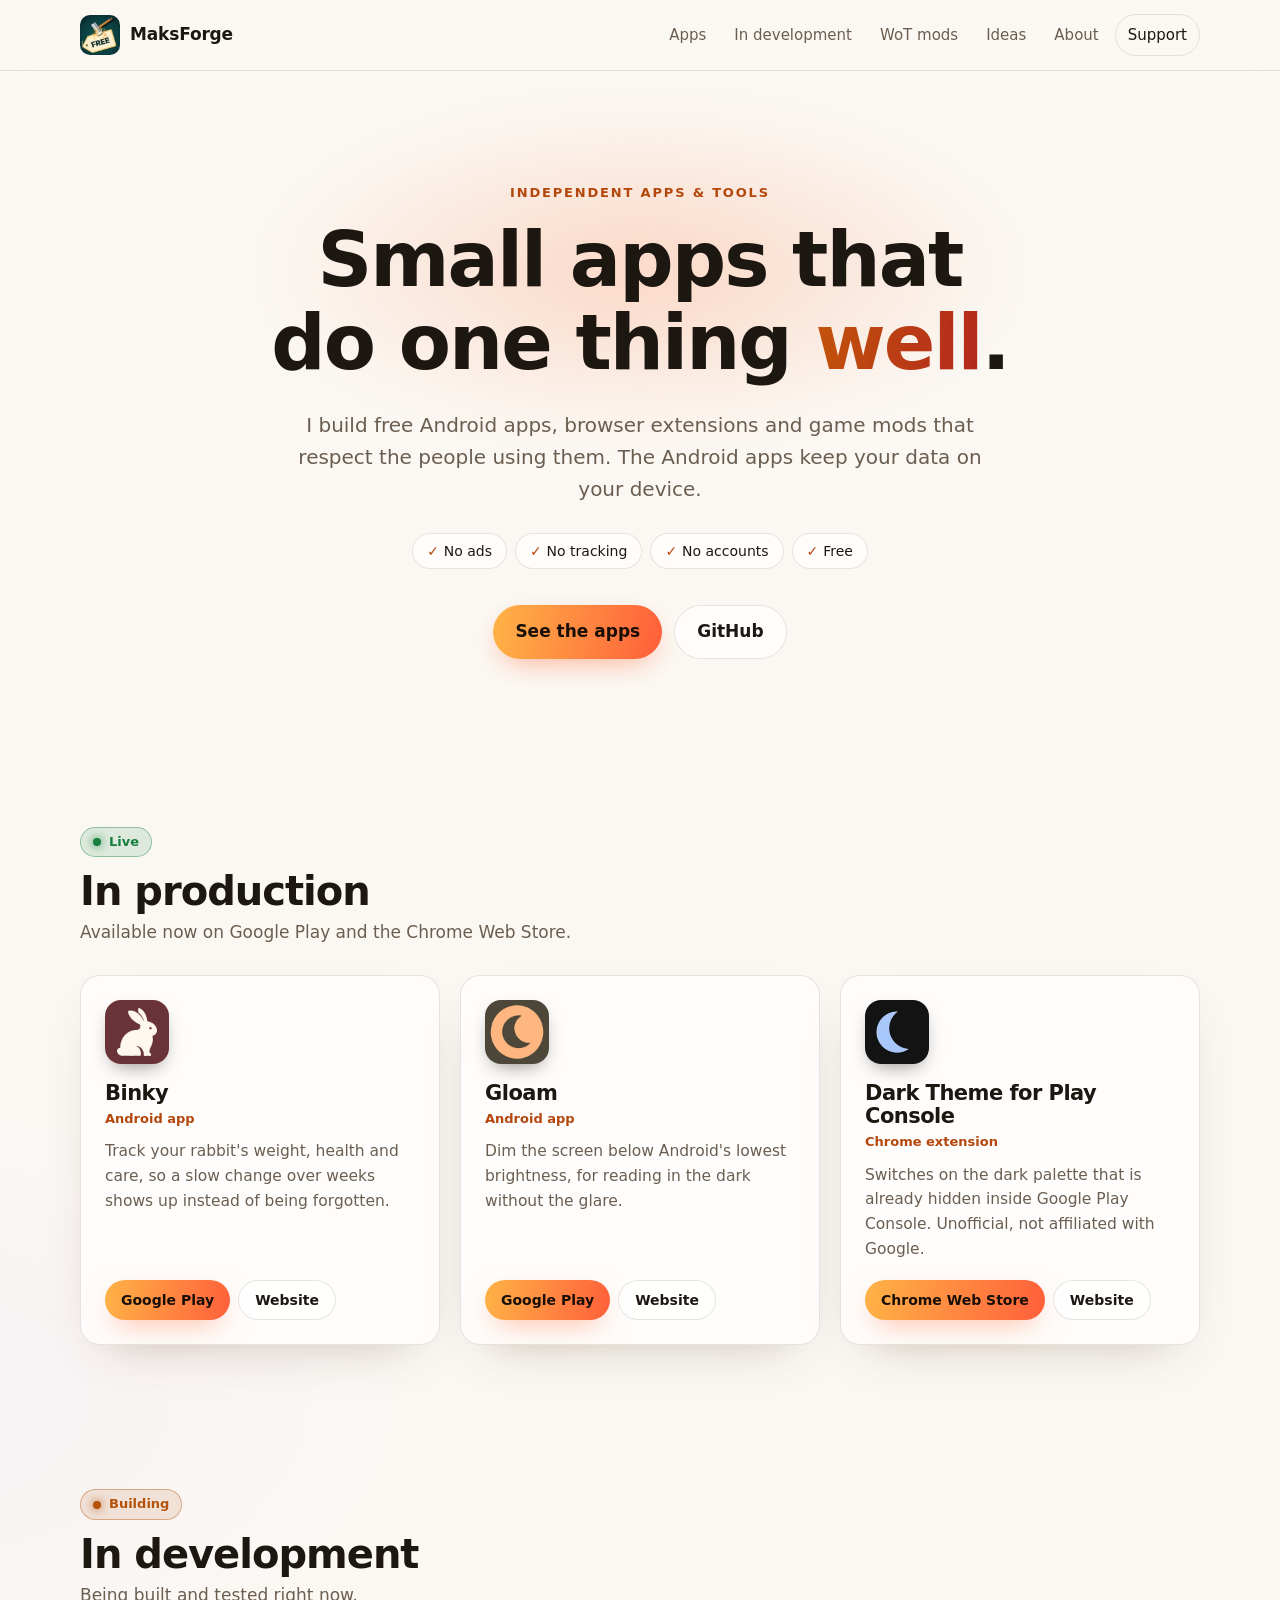
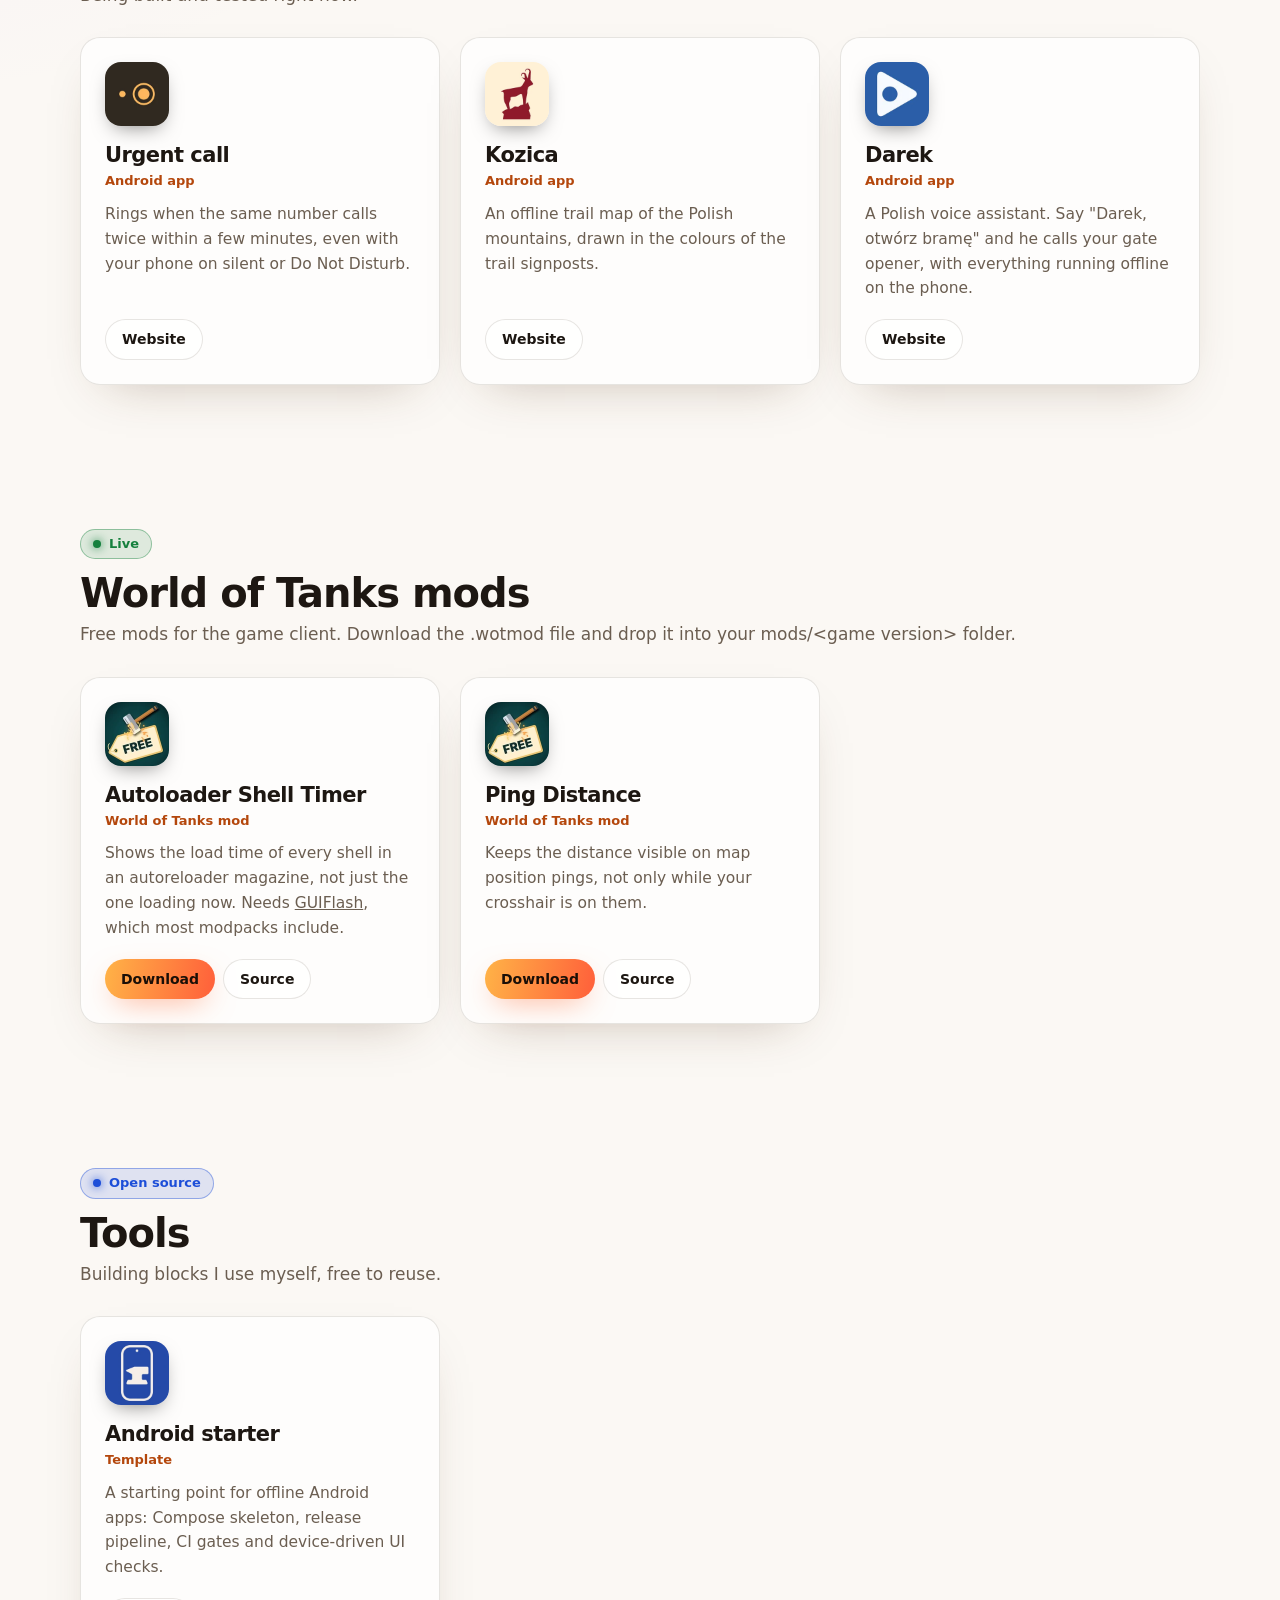
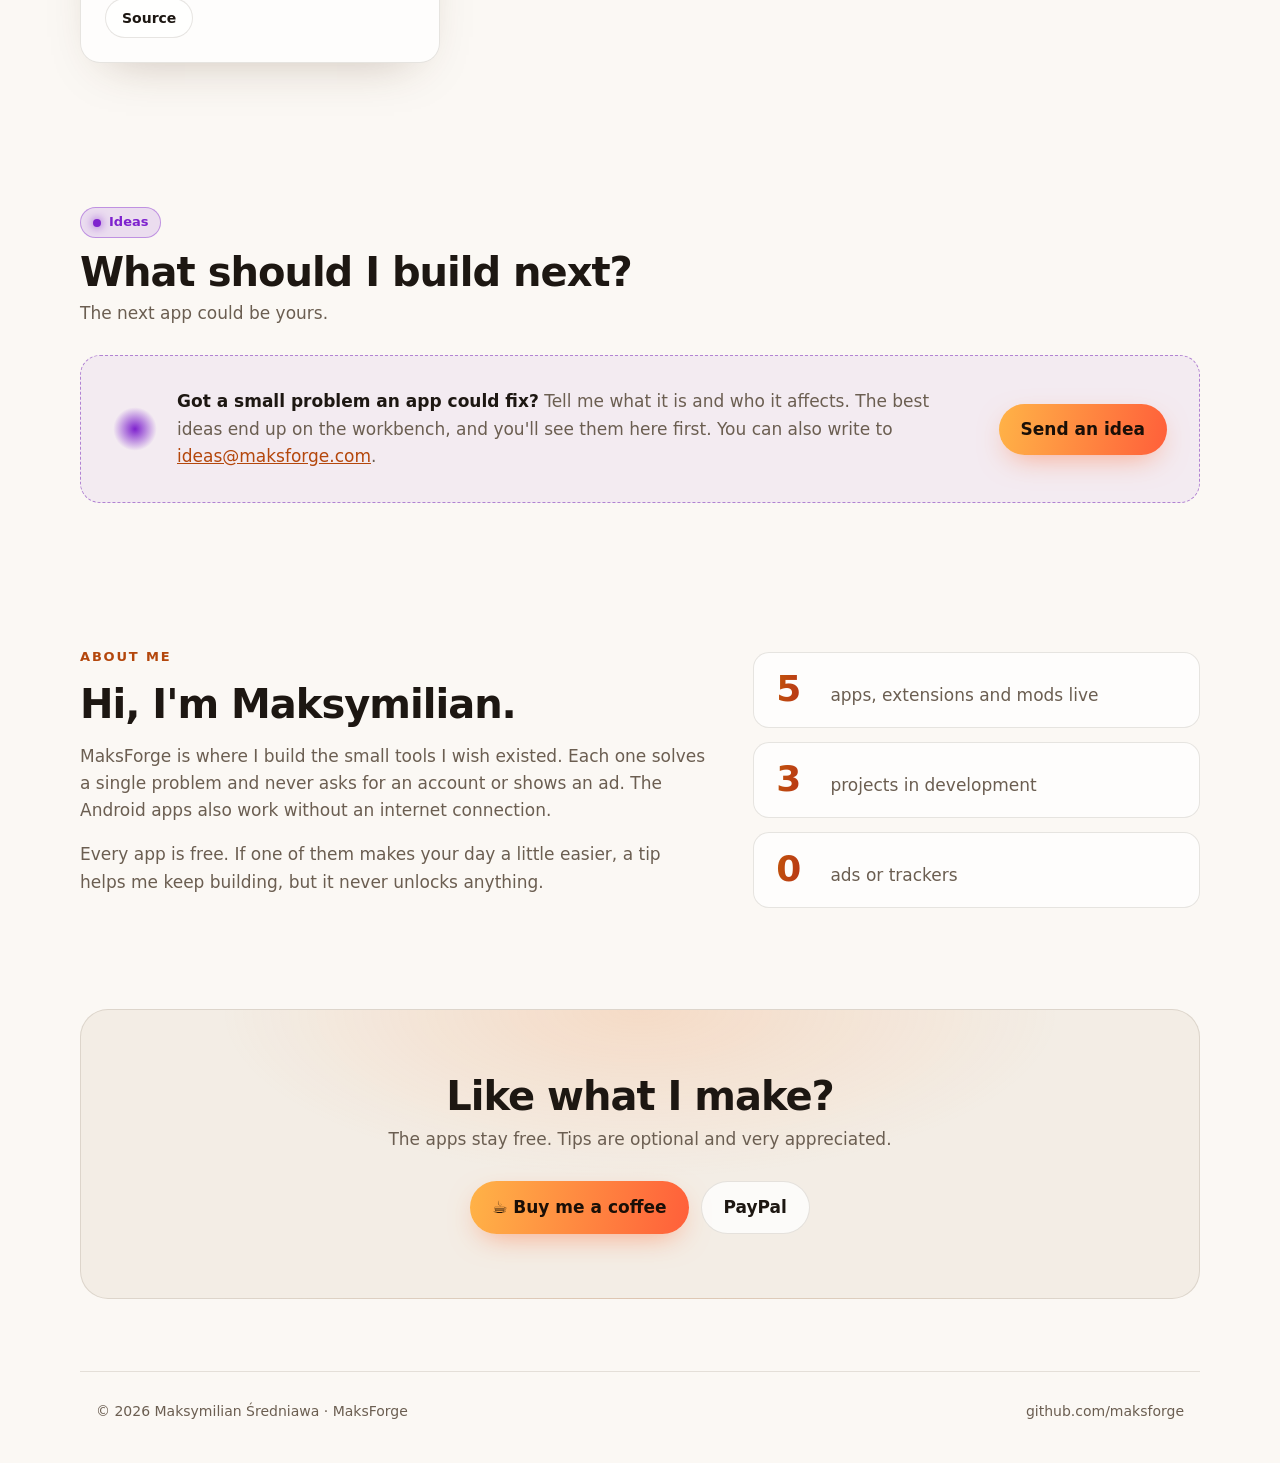
==== index.html @ bf0f9b8e "Add Darek to In development" ====
<!doctype html>
<html lang="en">
<head>
  <meta charset="utf-8">
  <meta name="viewport" content="width=device-width, initial-scale=1">
  <title>MaksForge · Small, free apps</title>
  <meta name="description" content="Small, free Android apps and tools by Maksymilian Średniawa. No ads, no tracking.">
  <meta name="theme-color" content="#fbf8f4" media="(prefers-color-scheme: light)">
  <meta name="theme-color" content="#0f0d0b">
  <meta property="og:title" content="MaksForge">
  <meta property="og:description" content="Small, free Android apps and tools. No ads, no tracking.">
  <meta property="og:url" content="https://maksforge.com/">
  <meta property="og:type" content="website">
  <meta property="og:image" content="https://maksforge.com/assets/logo-512.jpg">
  <link rel="canonical" href="https://maksforge.com/">
  <link rel="icon" href="assets/favicon-64.png" type="image/png">
  <link rel="apple-touch-icon" href="assets/apple-touch-icon.png">
  <link rel="stylesheet" href="assets/style.css">
</head>
<body>
  <header class="nav">
    <a class="brand" href="#top" aria-label="MaksForge home">
      <img src="assets/logo-mark-128.webp" alt="" width="40" height="40">
      <span>MaksForge</span>
    </a>
    <nav aria-label="Sections">
      <a href="#live">Apps</a>
      <a href="#building">In development</a>
      <a href="#wot-mods">WoT mods</a>
      <a href="#ideas">Ideas</a>
      <a href="#about">About</a>
      <a class="nav-cta" href="#support">Support</a>
    </nav>
  </header>

  <main id="top">
    <section class="hero">
      <div class="glow" aria-hidden="true"></div>
      <p class="eyebrow">Independent apps &amp; tools</p>
      <h1>Small apps that do one thing <span class="grad">well</span>.</h1>
      <p class="lede">I build free Android apps, browser extensions and game mods that respect the people using them. The Android apps keep your data on your device.</p>
      <ul class="pills" aria-label="Principles">
        <li>No ads</li>
        <li>No tracking</li>
        <li>No accounts</li>
        <li>Free</li>
      </ul>
      <div class="actions">
        <a class="btn primary" href="#live">See the apps</a>
        <a class="btn ghost" href="https://github.com/maksforge">GitHub</a>
      </div>
    </section>

    <section id="live" class="section">
      <div class="section-head">
        <span class="status live">Live</span>
        <h2>In production</h2>
        <p>Available now on Google Play and the Chrome Web Store.</p>
      </div>
      <div class="grid">
        <article class="card">
          <img class="icon" src="assets/icons/binky.webp" alt="" width="64" height="64">
          <div class="card-body">
            <h3>Binky</h3>
            <p class="kind">Android app</p>
            <p>Track your rabbit's weight, health and care, so a slow change over weeks shows up instead of being forgotten.</p>
          </div>
          <div class="links">
            <a class="btn small primary" href="https://play.google.com/store/apps/details?id=binky.bunny.and.rabbit.tracker">Google Play</a>
            <a class="btn small ghost" href="/binky-app/">Website</a>
          </div>
        </article>
        <article class="card">
          <img class="icon" src="assets/icons/gloam.webp" alt="" width="64" height="64">
          <div class="card-body">
            <h3>Gloam</h3>
            <p class="kind">Android app</p>
            <p>Dim the screen below Android's lowest brightness, for reading in the dark without the glare.</p>
          </div>
          <div class="links">
            <a class="btn small primary" href="https://play.google.com/store/apps/details?id=io.github.srednimax.gloam">Google Play</a>
            <a class="btn small ghost" href="/gloam/">Website</a>
          </div>
        </article>
        <article class="card">
          <img class="icon" src="assets/icons/play-console-dark-theme.webp" alt="" width="64" height="64">
          <div class="card-body">
            <h3>Dark Theme for Play Console</h3>
            <p class="kind">Chrome extension</p>
            <p>Switches on the dark palette that is already hidden inside Google Play Console. Unofficial, not affiliated with Google.</p>
          </div>
          <div class="links">
            <a class="btn small primary" href="https://chromewebstore.google.com/detail/dark-theme-for-play-conso/fgihoebnjomkgmhibmfcefkofiipfnnl">Chrome Web Store</a>
            <a class="btn small ghost" href="/play-console-dark-theme/">Website</a>
          </div>
        </article>
      </div>
    </section>

    <section id="building" class="section">
      <div class="section-head">
        <span class="status building">Building</span>
        <h2>In development</h2>
        <p>Being built and tested right now.</p>
      </div>
      <div class="grid">
        <article class="card">
          <img class="icon" src="assets/icons/urgent.webp" alt="" width="64" height="64">
          <div class="card-body">
            <h3>Urgent call</h3>
            <p class="kind">Android app</p>
            <p>Rings when the same number calls twice within a few minutes, even with your phone on silent or Do Not Disturb.</p>
          </div>
          <div class="links">
            <a class="btn small ghost" href="/urgent/">Website</a>
          </div>
        </article>
        <article class="card">
          <img class="icon" src="assets/icons/kozica.webp" alt="" width="64" height="64">
          <div class="card-body">
            <h3>Kozica</h3>
            <p class="kind">Android app</p>
            <p>An offline trail map of the Polish mountains, drawn in the colours of the trail signposts.</p>
          </div>
          <div class="links">
            <a class="btn small ghost" href="/kozica/">Website</a>
          </div>
        </article>
        <article class="card">
          <img class="icon" src="assets/icons/darek.webp" alt="" width="64" height="64">
          <div class="card-body">
            <h3>Darek</h3>
            <p class="kind">Android app</p>
            <p>A Polish voice assistant. Say <span lang="pl">"Darek, otwórz bramę"</span> and he calls your gate opener, with everything running offline on the phone.</p>
          </div>
          <div class="links">
            <a class="btn small ghost" href="/darek/">Website</a>
          </div>
        </article>
      </div>
    </section>

    <section id="wot-mods" class="section">
      <div class="section-head">
        <span class="status live">Live</span>
        <h2>World of Tanks mods</h2>
        <p>Free mods for the game client. Download the .wotmod file and drop it into your mods/&lt;game version&gt; folder.</p>
      </div>
      <div class="grid">
        <article class="card">
          <img class="icon" src="assets/icons/wot-autoloader-timer.webp" alt="" width="64" height="64">
          <div class="card-body">
            <h3>Autoloader Shell Timer</h3>
            <p class="kind">World of Tanks mod</p>
            <p>Shows the load time of every shell in an autoreloader magazine, not just the one loading now. Needs <a href="https://github.com/CH4MPi/GUIFlash">GUIFlash</a>, which most modpacks include.</p>
          </div>
          <div class="links">
            <a class="btn small primary" href="https://github.com/maksforge/wot-autoloader-timer/releases/latest">Download</a>
            <a class="btn small ghost" href="https://github.com/maksforge/wot-autoloader-timer">Source</a>
          </div>
        </article>
        <article class="card">
          <img class="icon" src="assets/icons/wot-ping-distance.webp" alt="" width="64" height="64">
          <div class="card-body">
            <h3>Ping Distance</h3>
            <p class="kind">World of Tanks mod</p>
            <p>Keeps the distance visible on map position pings, not only while your crosshair is on them.</p>
          </div>
          <div class="links">
            <a class="btn small primary" href="https://github.com/maksforge/wot-ping-distance/releases/latest">Download</a>
            <a class="btn small ghost" href="https://github.com/maksforge/wot-ping-distance">Source</a>
          </div>
        </article>
      </div>
    </section>

    <section id="open-source" class="section">
      <div class="section-head">
        <span class="status oss">Open source</span>
        <h2>Tools</h2>
        <p>Building blocks I use myself, free to reuse.</p>
      </div>
      <div class="grid">
        <article class="card">
          <img class="icon" src="assets/icons/android-starter.webp" alt="" width="64" height="64">
          <div class="card-body">
            <h3>Android starter</h3>
            <p class="kind">Template</p>
            <p>A starting point for offline Android apps: Compose skeleton, release pipeline, CI gates and device-driven UI checks.</p>
          </div>
          <div class="links">
            <a class="btn small ghost" href="https://github.com/maksforge/android-starter">Source</a>
          </div>
        </article>
      </div>
    </section>

    <section id="ideas" class="section">
      <div class="section-head">
        <span class="status idea">Ideas</span>
        <h2>What should I build next?</h2>
        <p>The next app could be yours.</p>
      </div>
      <div class="placeholder">
        <span class="spark" aria-hidden="true"></span>
        <p><strong>Got a small problem an app could fix?</strong> Tell me what it is and who it affects. The best ideas end up on the workbench, and you'll see them here first. You can also write to <a href="mailto:ideas@maksforge.com">ideas@maksforge.com</a>.</p>
        <a class="btn primary" href="mailto:ideas@maksforge.com?subject=App%20idea%20for%20MaksForge&amp;body=What%20problem%20should%20the%20app%20solve%3F%0A%0A%0AWho%20would%20use%20it%3F%0A%0A%0AAnything%20else%3F%0A">Send an idea</a>
      </div>
    </section>

    <section id="about" class="section about">
      <div class="about-text">
        <p class="eyebrow">About me</p>
        <h2>Hi, I'm Maksymilian.</h2>
        <p>MaksForge is where I build the small tools I wish existed. Each one solves a single problem and never asks for an account or shows an ad. The Android apps also work without an internet connection.</p>
        <p>Every app is free. If one of them makes your day a little easier, a tip helps me keep building, but it never unlocks anything.</p>
      </div>
      <ul class="facts">
        <li><strong>5</strong><span>apps, extensions and mods live</span></li>
        <li><strong>3</strong><span>projects in development</span></li>
        <li><strong>0</strong><span>ads or trackers</span></li>
      </ul>
    </section>

    <section id="support" class="section support">
      <h2>Like what I make?</h2>
      <p>The apps stay free. Tips are optional and very appreciated.</p>
      <div class="actions">
        <a class="btn primary" href="https://buymeacoffee.com/maksforge">☕ Buy me a coffee</a>
        <a class="btn ghost" href="https://paypal.me/maksymiliansredniawa">PayPal</a>
      </div>
    </section>
  </main>

  <footer class="footer">
    <span>© 2026 Maksymilian Średniawa · MaksForge</span>
    <a href="https://github.com/maksforge">github.com/maksforge</a>
  </footer>
</body>
</html>
---- assets/style.css ----
:root {
  --bg: #0f0d0b;
  --bg-2: #17130f;
  --surface: rgba(255, 244, 230, 0.04);
  --surface-hover: rgba(255, 244, 230, 0.07);
  --border: rgba(255, 236, 214, 0.10);
  --text: #f6efe7;
  --muted: #b3a798;
  --accent: #ff8a3d;
  --accent-2: #ffb347;
  --accent-3: #ff5f3a;
  --grad-text: linear-gradient(100deg, var(--accent-2), var(--accent-3));
  --live: #4ade80;
  --building: #fbbf24;
  --oss: #60a5fa;
  --idea: #c084fc;
  --radius: 20px;
  --shadow: 0 20px 50px -24px rgba(0, 0, 0, 0.7);
  color-scheme: dark;
}

@media (prefers-color-scheme: light) {
  :root {
    --bg: #fbf8f4;
    --bg-2: #f3ede5;
    --surface: rgba(255, 255, 255, 0.75);
    --surface-hover: #ffffff;
    --border: rgba(60, 40, 20, 0.12);
    --text: #1d1712;
    --muted: #6b5e51;
    --accent: #b4470c;
    --grad-text: linear-gradient(100deg, #c2550a, #b3261e);
    --live: #15803d;
    --building: #b45309;
    --oss: #1d4ed8;
    --idea: #7e22ce;
    --shadow: 0 20px 50px -28px rgba(80, 50, 20, 0.35);
    color-scheme: light;
  }
}

*, *::before, *::after { box-sizing: border-box; }

html { scroll-behavior: smooth; scroll-padding-top: 88px; }

body {
  margin: 0;
  background:
    radial-gradient(1200px 600px at 85% -10%, rgba(255, 138, 61, 0.10), transparent 60%),
    radial-gradient(900px 500px at -10% 30%, rgba(192, 132, 252, 0.06), transparent 60%),
    var(--bg);
  color: var(--text);
  font: 17px/1.6 ui-sans-serif, system-ui, -apple-system, "Segoe UI", Roboto, "Helvetica Neue", Arial, sans-serif;
  -webkit-font-smoothing: antialiased;
}

a { color: inherit; }

img { display: block; }

.nav {
  position: sticky;
  top: 0;
  z-index: 10;
  display: flex;
  align-items: center;
  justify-content: space-between;
  gap: 16px;
  padding: 14px max(16px, calc((100% - 1120px) / 2));
  background: color-mix(in srgb, var(--bg) 72%, transparent);
  backdrop-filter: blur(14px) saturate(140%);
  -webkit-backdrop-filter: blur(14px) saturate(140%);
  border-bottom: 1px solid var(--border);
}

.brand {
  display: flex;
  align-items: center;
  gap: 10px;
  font-weight: 700;
  letter-spacing: -0.01em;
  text-decoration: none;
}

.brand img { border-radius: 10px; }

.nav nav { display: flex; align-items: center; gap: 4px; }

.nav nav a {
  padding: 8px 12px;
  border-radius: 999px;
  color: var(--muted);
  font-size: 15px;
  text-decoration: none;
  transition: color .2s, background .2s;
}

.nav nav a:hover { color: var(--text); background: var(--surface-hover); }

.nav nav .nav-cta {
  color: var(--text);
  border: 1px solid var(--border);
}

main { padding: 0 16px; }

.hero,
.section,
.footer {
  max-width: 1120px;
  margin: 0 auto;
}

.hero {
  position: relative;
  padding: 112px 0 96px;
  text-align: center;
}

.glow {
  position: absolute;
  inset: 40px 15% auto;
  height: 320px;
  background: radial-gradient(closest-side, rgba(255, 122, 61, 0.28), transparent);
  filter: blur(40px);
  z-index: -1;
  animation: breathe 8s ease-in-out infinite;
}

@keyframes breathe {
  50% { opacity: .55; transform: scale(1.08); }
}

.eyebrow {
  margin: 0 0 14px;
  color: var(--accent);
  font-size: 13px;
  font-weight: 700;
  letter-spacing: .14em;
  text-transform: uppercase;
}

h1, h2, h3 { letter-spacing: -0.025em; line-height: 1.1; }

h1 {
  margin: 0 auto;
  max-width: 14ch;
  font-size: clamp(42px, 7vw, 76px);
  font-weight: 800;
}

.grad {
  background: var(--grad-text);
  -webkit-background-clip: text;
  background-clip: text;
  color: transparent;
}

.lede {
  margin: 24px auto 0;
  max-width: 56ch;
  color: var(--muted);
  font-size: clamp(17px, 2vw, 20px);
}

.pills {
  display: flex;
  flex-wrap: wrap;
  justify-content: center;
  gap: 8px;
  margin: 28px 0 0;
  padding: 0;
  list-style: none;
}

.pills li {
  padding: 6px 14px;
  border: 1px solid var(--border);
  border-radius: 999px;
  background: var(--surface);
  font-size: 14px;
}

.pills li::before { content: "✓ "; color: var(--accent); font-weight: 700; }

.actions {
  display: flex;
  flex-wrap: wrap;
  justify-content: center;
  gap: 12px;
  margin-top: 36px;
}

.btn {
  display: inline-flex;
  align-items: center;
  justify-content: center;
  gap: 8px;
  padding: 12px 22px;
  border-radius: 999px;
  font-weight: 600;
  text-decoration: none;
  transition: transform .2s, box-shadow .2s, background .2s;
}

.btn:hover { transform: translateY(-2px); }

.btn.primary {
  background: linear-gradient(100deg, var(--accent-2), var(--accent-3));
  color: #1a0f07;
  box-shadow: 0 10px 30px -10px rgba(255, 106, 51, 0.6);
}

.btn.ghost {
  border: 1px solid var(--border);
  background: var(--surface);
}

.btn.ghost:hover { background: var(--surface-hover); }

.btn.small { padding: 8px 16px; font-size: 14px; }

.section { padding: 72px 0; }

.section-head { margin-bottom: 28px; }

.section-head h2 { margin: 12px 0 6px; font-size: clamp(28px, 4vw, 40px); }

.section-head p { margin: 0; color: var(--muted); }

.status {
  display: inline-flex;
  align-items: center;
  gap: 8px;
  padding: 4px 12px;
  border-radius: 999px;
  border: 1px solid color-mix(in srgb, var(--c) 40%, transparent);
  background: color-mix(in srgb, var(--c) 12%, transparent);
  color: var(--c);
  font-size: 13px;
  font-weight: 700;
}

.status::before {
  content: "";
  width: 8px;
  height: 8px;
  border-radius: 50%;
  background: var(--c);
  box-shadow: 0 0 10px var(--c);
}

.status.live { --c: var(--live); }
.status.building { --c: var(--building); }
.status.oss { --c: var(--oss); }
.status.idea { --c: var(--idea); }

.status.live::before { animation: pulse 2s ease-in-out infinite; }

@keyframes pulse {
  50% { opacity: .35; }
}

.grid {
  display: grid;
  grid-template-columns: repeat(auto-fill, minmax(300px, 1fr));
  gap: 20px;
}

.card {
  display: flex;
  flex-direction: column;
  gap: 18px;
  padding: 24px;
  border: 1px solid var(--border);
  border-radius: var(--radius);
  background: var(--surface);
  box-shadow: var(--shadow);
  transition: transform .25s, border-color .25s, background .25s;
}

.card:hover {
  transform: translateY(-4px);
  border-color: color-mix(in srgb, var(--accent) 45%, var(--border));
  background: var(--surface-hover);
}

.icon {
  width: 64px;
  height: 64px;
  border-radius: 16px;
  box-shadow: 0 8px 20px -8px rgba(0, 0, 0, 0.5);
}

.card-body { flex: 1; }

.card h3 { margin: 0; font-size: 21px; }

.kind {
  margin: 4px 0 10px;
  color: var(--accent);
  font-size: 13px;
  font-weight: 600;
}

.card-body p:last-child { margin: 0; color: var(--muted); font-size: 15.5px; }

.links { display: flex; flex-wrap: wrap; gap: 8px; }

.placeholder {
  display: flex;
  align-items: center;
  gap: 20px;
  padding: 32px;
  border: 1px dashed color-mix(in srgb, var(--idea) 45%, var(--border));
  border-radius: var(--radius);
  background: color-mix(in srgb, var(--idea) 6%, transparent);
}

.placeholder p { flex: 1; margin: 0; color: var(--muted); }

.placeholder .btn { flex: none; }

.placeholder strong { color: var(--text); }

.placeholder a:not(.btn) { color: var(--accent); }

.spark {
  flex: none;
  width: 44px;
  height: 44px;
  border-radius: 50%;
  background: radial-gradient(circle, var(--idea), transparent 70%);
  animation: breathe 4s ease-in-out infinite;
}

.about {
  display: grid;
  grid-template-columns: 1.4fr 1fr;
  gap: 48px;
  align-items: center;
}

.about h2 { margin: 0 0 16px; font-size: clamp(28px, 4vw, 40px); }

.about-text p:not(.eyebrow) { color: var(--muted); }

.facts {
  display: grid;
  gap: 14px;
  margin: 0;
  padding: 0;
  list-style: none;
}

.facts li {
  display: flex;
  align-items: baseline;
  gap: 14px;
  padding: 18px 22px;
  border: 1px solid var(--border);
  border-radius: 16px;
  background: var(--surface);
}

.facts strong {
  min-width: 1.6ch;
  font-size: 36px;
  line-height: 1;
  background: var(--grad-text);
  -webkit-background-clip: text;
  background-clip: text;
  color: transparent;
}

.facts span { color: var(--muted); }

.support {
  margin-top: 24px;
  margin-bottom: 72px;
  padding: 64px 24px;
  border: 1px solid var(--border);
  border-radius: 28px;
  background:
    radial-gradient(600px 240px at 50% 0%, rgba(255, 138, 61, 0.18), transparent 70%),
    var(--bg-2);
  text-align: center;
}

.support h2 { margin: 0 0 8px; font-size: clamp(28px, 4vw, 40px); }

.support p { margin: 0; color: var(--muted); }

.support .actions { margin-top: 28px; }

.footer {
  display: flex;
  flex-wrap: wrap;
  justify-content: space-between;
  gap: 12px;
  padding: 28px 16px 40px;
  border-top: 1px solid var(--border);
  color: var(--muted);
  font-size: 14px;
}

.footer a { text-decoration: none; }

.footer a:hover { color: var(--text); }

@media (max-width: 760px) {
  html { scroll-padding-top: 124px; }
  .nav { flex-wrap: wrap; row-gap: 8px; padding-bottom: 10px; }
  .nav nav {
    width: calc(100% + 20px);
    margin: 0 -10px;
    overflow-x: auto;
    scrollbar-width: none;
  }
  .nav nav a { flex: none; padding: 6px 10px; font-size: 14px; }
  .nav nav .nav-cta { position: absolute; top: 12px; right: 16px; }
  .hero { padding: 72px 0 64px; }
  .section { padding: 52px 0; }
  .about { grid-template-columns: 1fr; gap: 28px; }
  .grid { grid-template-columns: 1fr; }
  .placeholder { flex-direction: column; text-align: center; }
}

@media (prefers-reduced-motion: reduce) {
  *, *::before, *::after { animation: none !important; transition: none !important; }
  html { scroll-behavior: auto; }
}
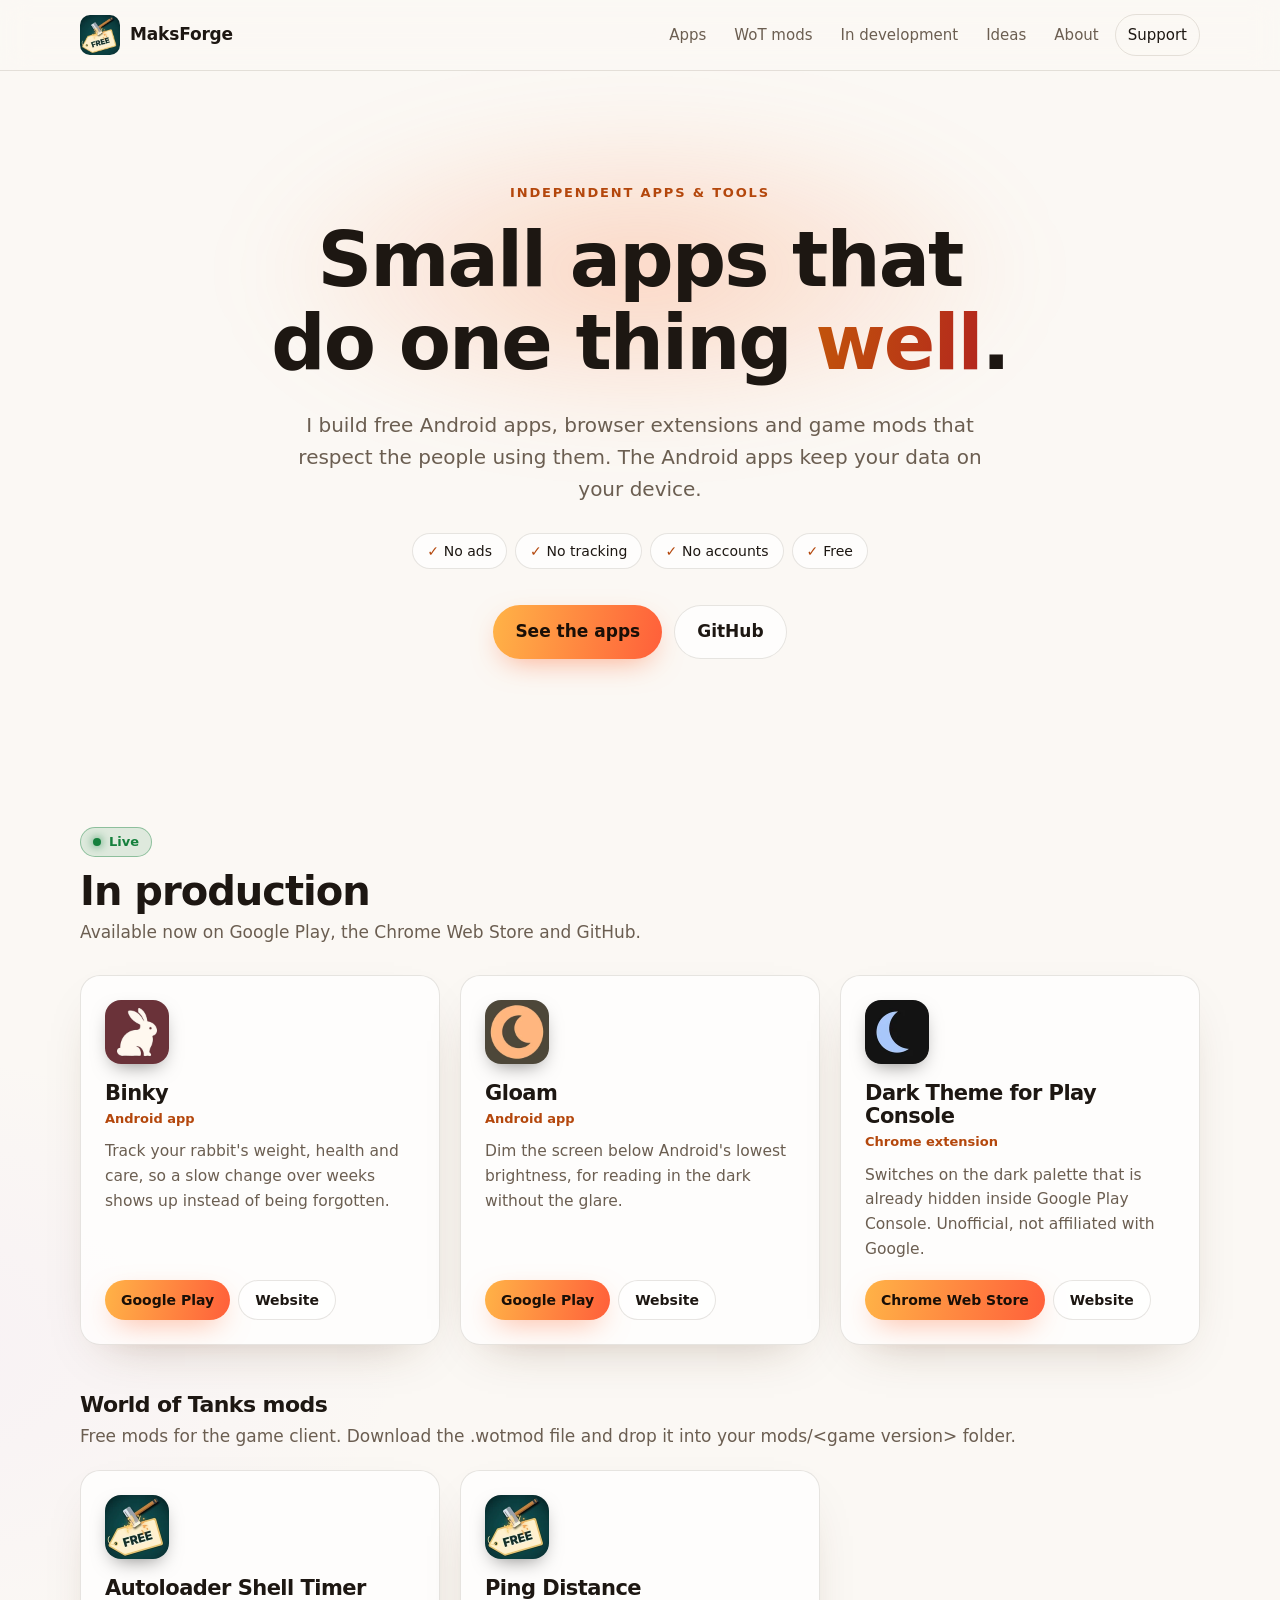
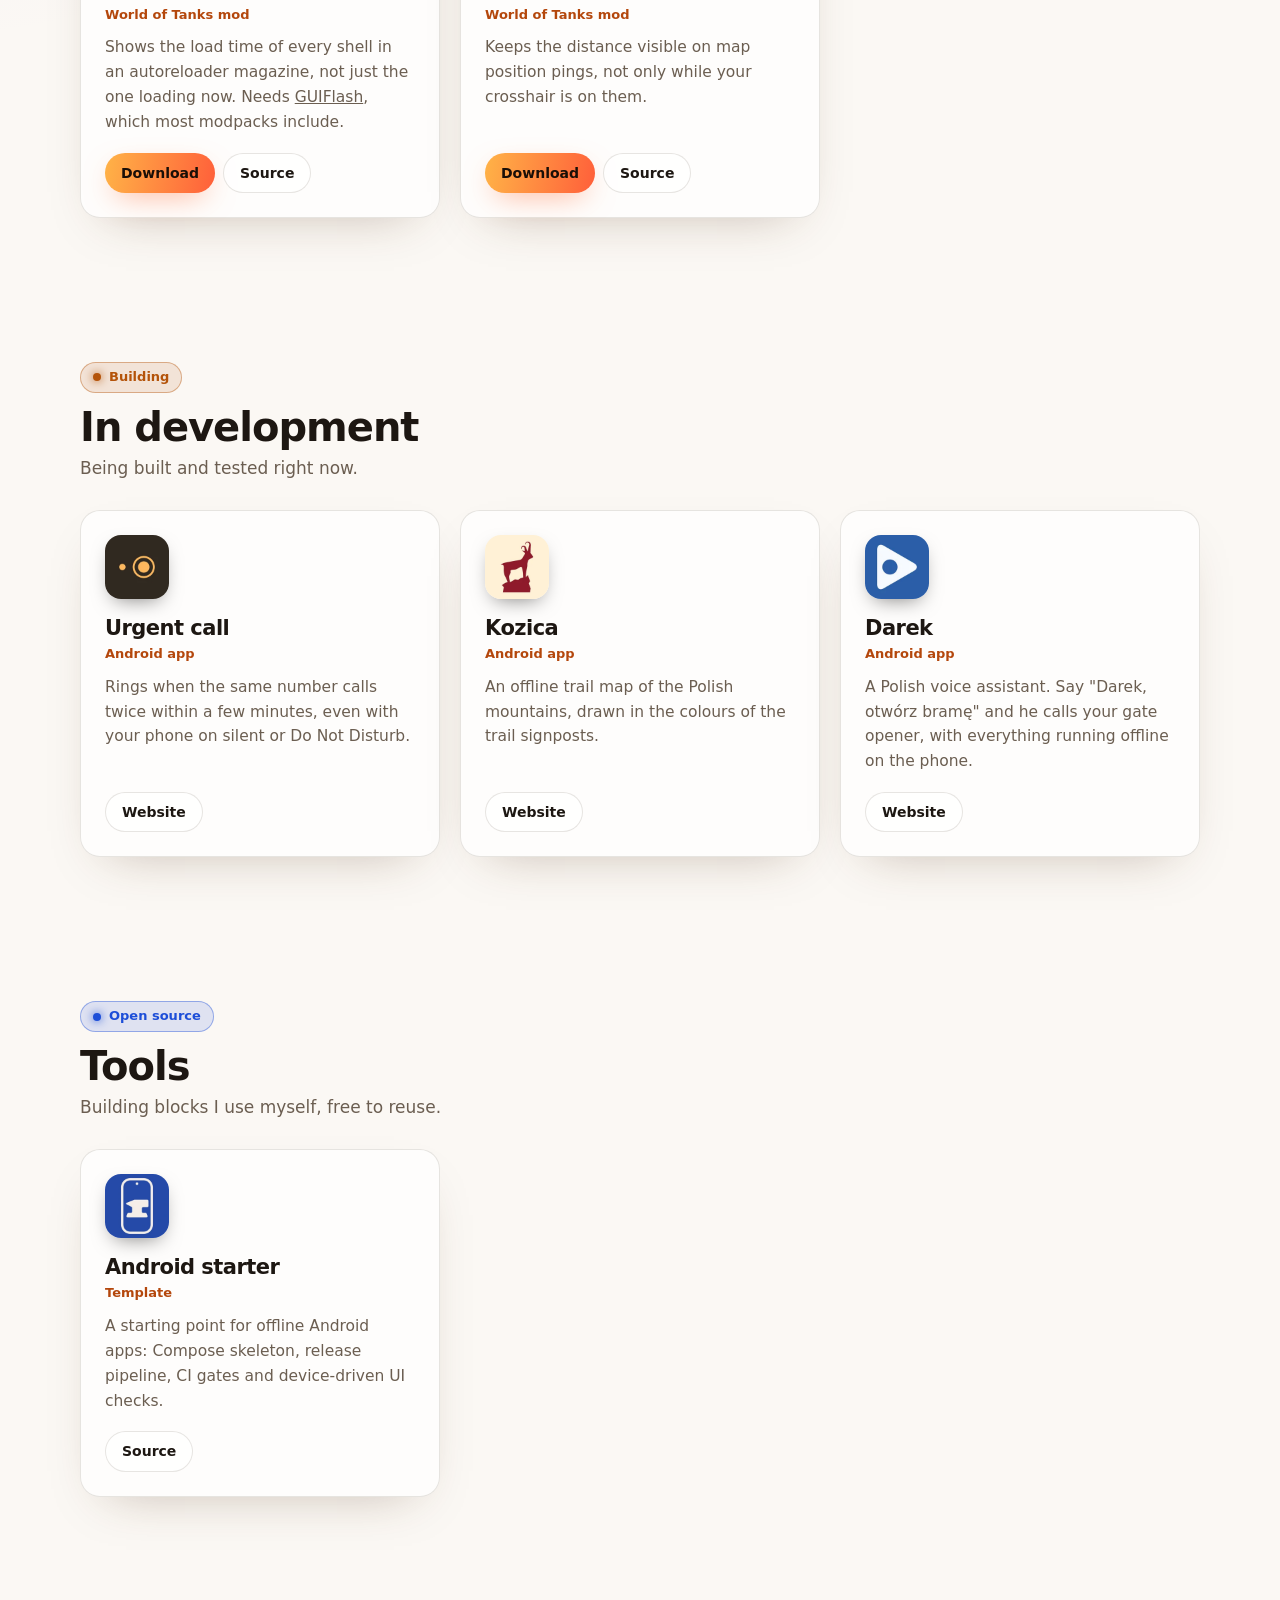
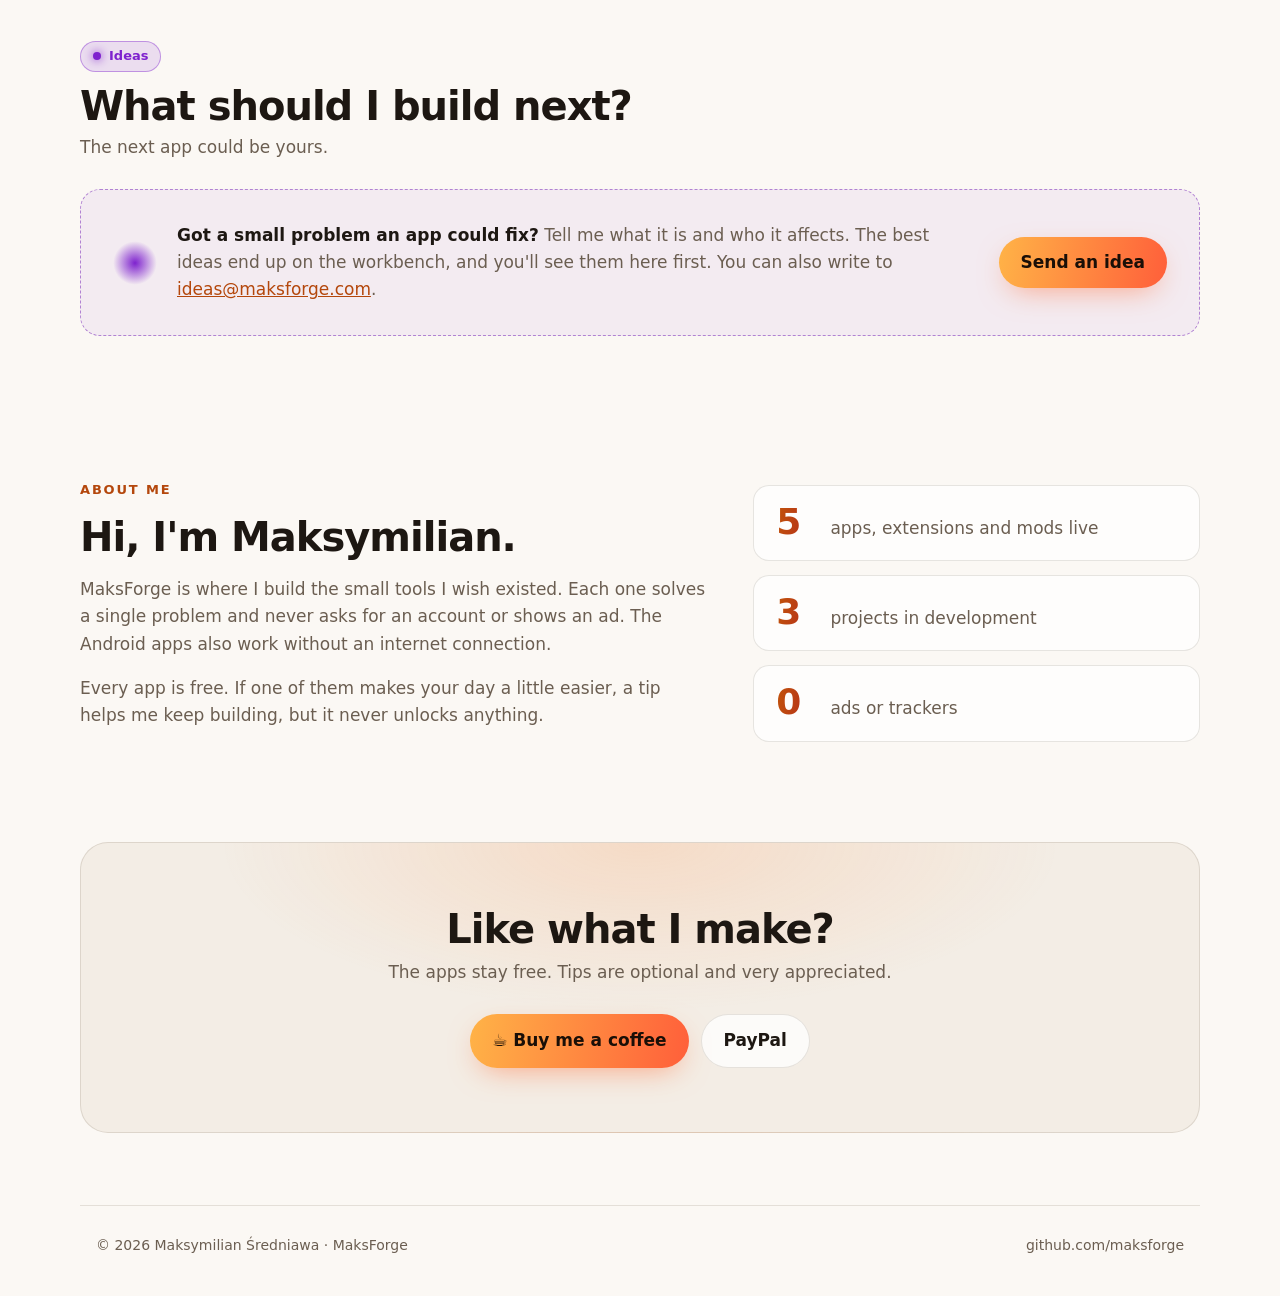
==== commit 60804dfd: "Group World of Tanks mods with the live apps" ====
--- a/index.html
+++ b/index.html
@@ -25,8 +25,8 @@
     </a>
     <nav aria-label="Sections">
       <a href="#live">Apps</a>
+      <a href="#wot-mods">WoT mods</a>
       <a href="#building">In development</a>
-      <a href="#wot-mods">WoT mods</a>
       <a href="#ideas">Ideas</a>
       <a href="#about">About</a>
       <a class="nav-cta" href="#support">Support</a>
@@ -55,7 +55,7 @@
       <div class="section-head">
         <span class="status live">Live</span>
         <h2>In production</h2>
-        <p>Available now on Google Play and the Chrome Web Store.</p>
+        <p>Available now on Google Play, the Chrome Web Store and GitHub.</p>
       </div>
       <div class="grid">
         <article class="card">
@@ -95,6 +95,36 @@
           </div>
         </article>
       </div>
+      <div id="wot-mods" class="subsection-head">
+        <h3>World of Tanks mods</h3>
+        <p>Free mods for the game client. Download the .wotmod file and drop it into your mods/&lt;game version&gt; folder.</p>
+      </div>
+      <div class="grid">
+        <article class="card">
+          <img class="icon" src="assets/icons/wot-autoloader-timer.webp" alt="" width="64" height="64">
+          <div class="card-body">
+            <h3>Autoloader Shell Timer</h3>
+            <p class="kind">World of Tanks mod</p>
+            <p>Shows the load time of every shell in an autoreloader magazine, not just the one loading now. Needs <a href="https://github.com/CH4MPi/GUIFlash">GUIFlash</a>, which most modpacks include.</p>
+          </div>
+          <div class="links">
+            <a class="btn small primary" href="https://github.com/maksforge/wot-autoloader-timer/releases/latest">Download</a>
+            <a class="btn small ghost" href="https://github.com/maksforge/wot-autoloader-timer">Source</a>
+          </div>
+        </article>
+        <article class="card">
+          <img class="icon" src="assets/icons/wot-ping-distance.webp" alt="" width="64" height="64">
+          <div class="card-body">
+            <h3>Ping Distance</h3>
+            <p class="kind">World of Tanks mod</p>
+            <p>Keeps the distance visible on map position pings, not only while your crosshair is on them.</p>
+          </div>
+          <div class="links">
+            <a class="btn small primary" href="https://github.com/maksforge/wot-ping-distance/releases/latest">Download</a>
+            <a class="btn small ghost" href="https://github.com/maksforge/wot-ping-distance">Source</a>
+          </div>
+        </article>
+      </div>
     </section>
 
     <section id="building" class="section">
@@ -135,40 +165,6 @@
           </div>
           <div class="links">
             <a class="btn small ghost" href="/darek/">Website</a>
-          </div>
-        </article>
-      </div>
-    </section>
-
-    <section id="wot-mods" class="section">
-      <div class="section-head">
-        <span class="status live">Live</span>
-        <h2>World of Tanks mods</h2>
-        <p>Free mods for the game client. Download the .wotmod file and drop it into your mods/&lt;game version&gt; folder.</p>
-      </div>
-      <div class="grid">
-        <article class="card">
-          <img class="icon" src="assets/icons/wot-autoloader-timer.webp" alt="" width="64" height="64">
-          <div class="card-body">
-            <h3>Autoloader Shell Timer</h3>
-            <p class="kind">World of Tanks mod</p>
-            <p>Shows the load time of every shell in an autoreloader magazine, not just the one loading now. Needs <a href="https://github.com/CH4MPi/GUIFlash">GUIFlash</a>, which most modpacks include.</p>
-          </div>
-          <div class="links">
-            <a class="btn small primary" href="https://github.com/maksforge/wot-autoloader-timer/releases/latest">Download</a>
-            <a class="btn small ghost" href="https://github.com/maksforge/wot-autoloader-timer">Source</a>
-          </div>
-        </article>
-        <article class="card">
-          <img class="icon" src="assets/icons/wot-ping-distance.webp" alt="" width="64" height="64">
-          <div class="card-body">
-            <h3>Ping Distance</h3>
-            <p class="kind">World of Tanks mod</p>
-            <p>Keeps the distance visible on map position pings, not only while your crosshair is on them.</p>
-          </div>
-          <div class="links">
-            <a class="btn small primary" href="https://github.com/maksforge/wot-ping-distance/releases/latest">Download</a>
-            <a class="btn small ghost" href="https://github.com/maksforge/wot-ping-distance">Source</a>
           </div>
         </article>
       </div>
--- a/assets/style.css
+++ b/assets/style.css
@@ -228,6 +228,12 @@
 
 .section-head p { margin: 0; color: var(--muted); }
 
+.subsection-head { margin: 48px 0 20px; }
+
+.subsection-head h3 { margin: 0 0 6px; font-size: 22px; }
+
+.subsection-head p { margin: 0; color: var(--muted); }
+
 .status {
   display: inline-flex;
   align-items: center;
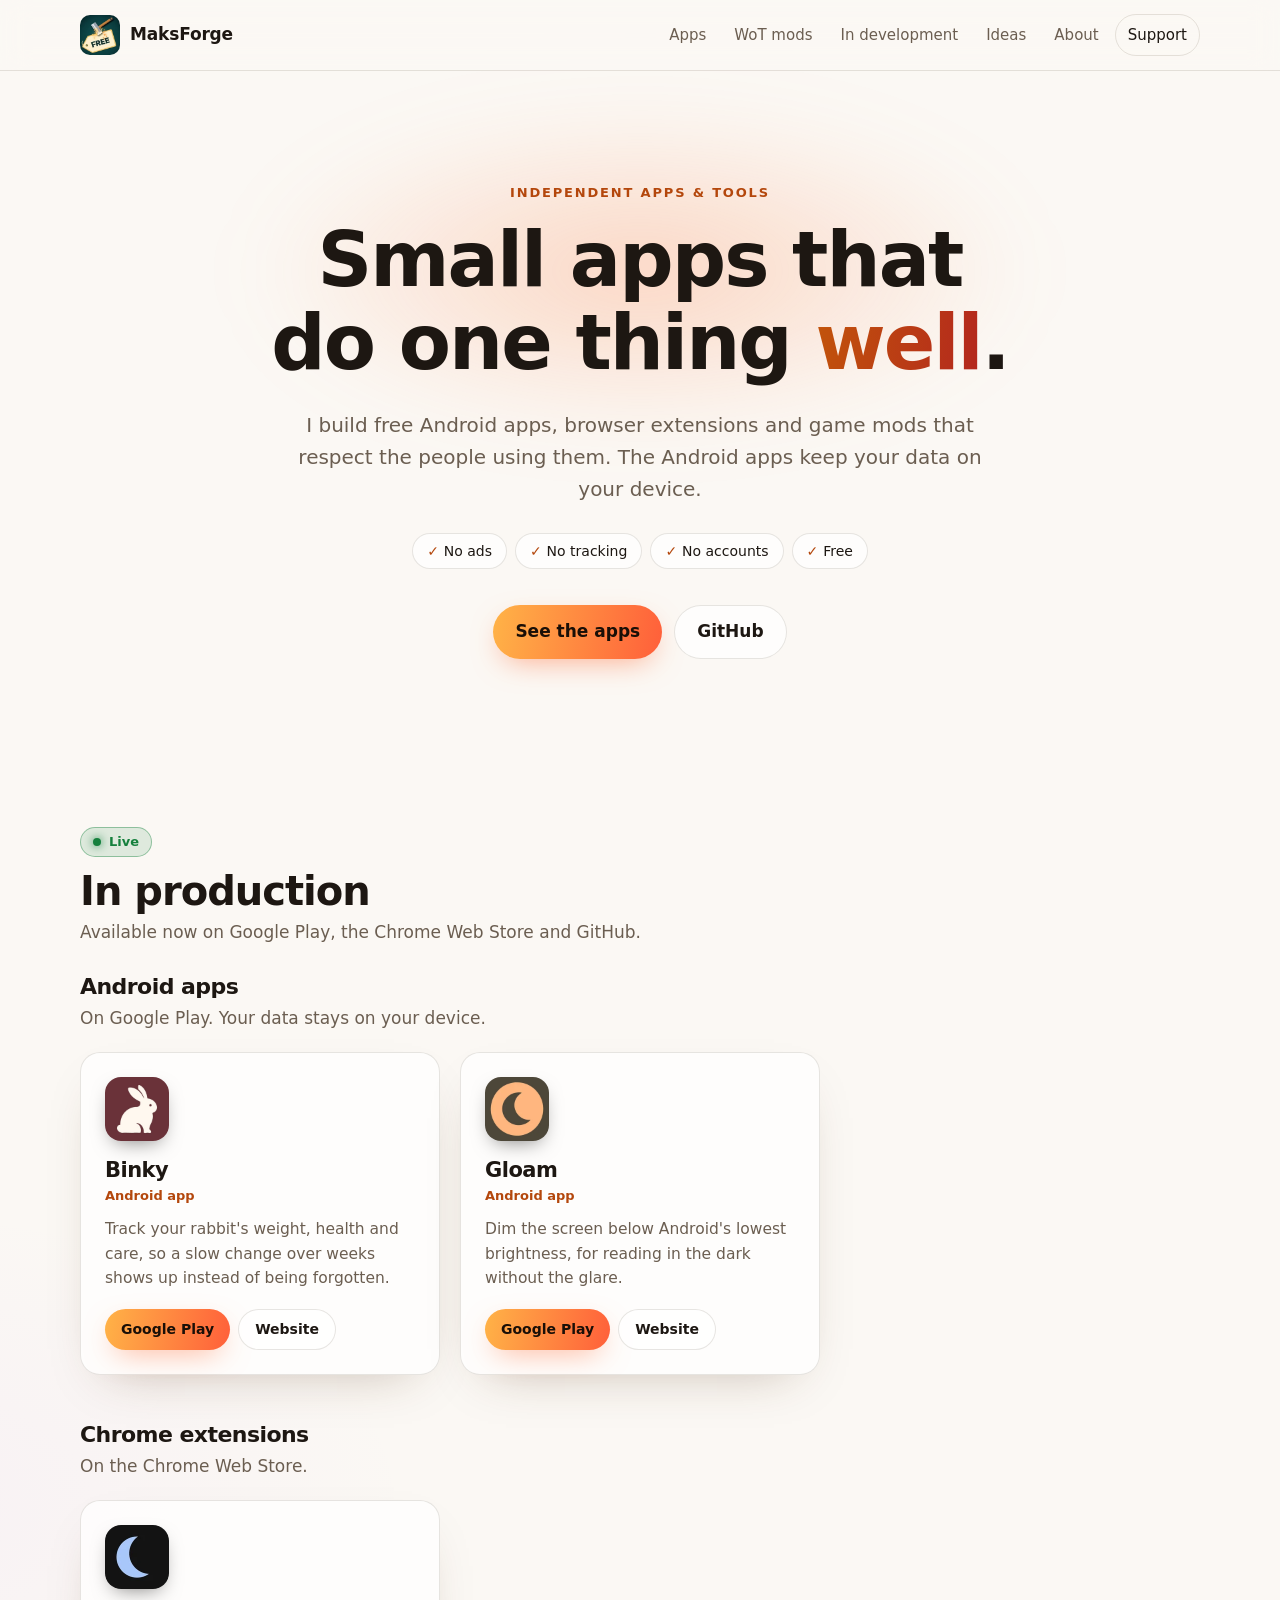
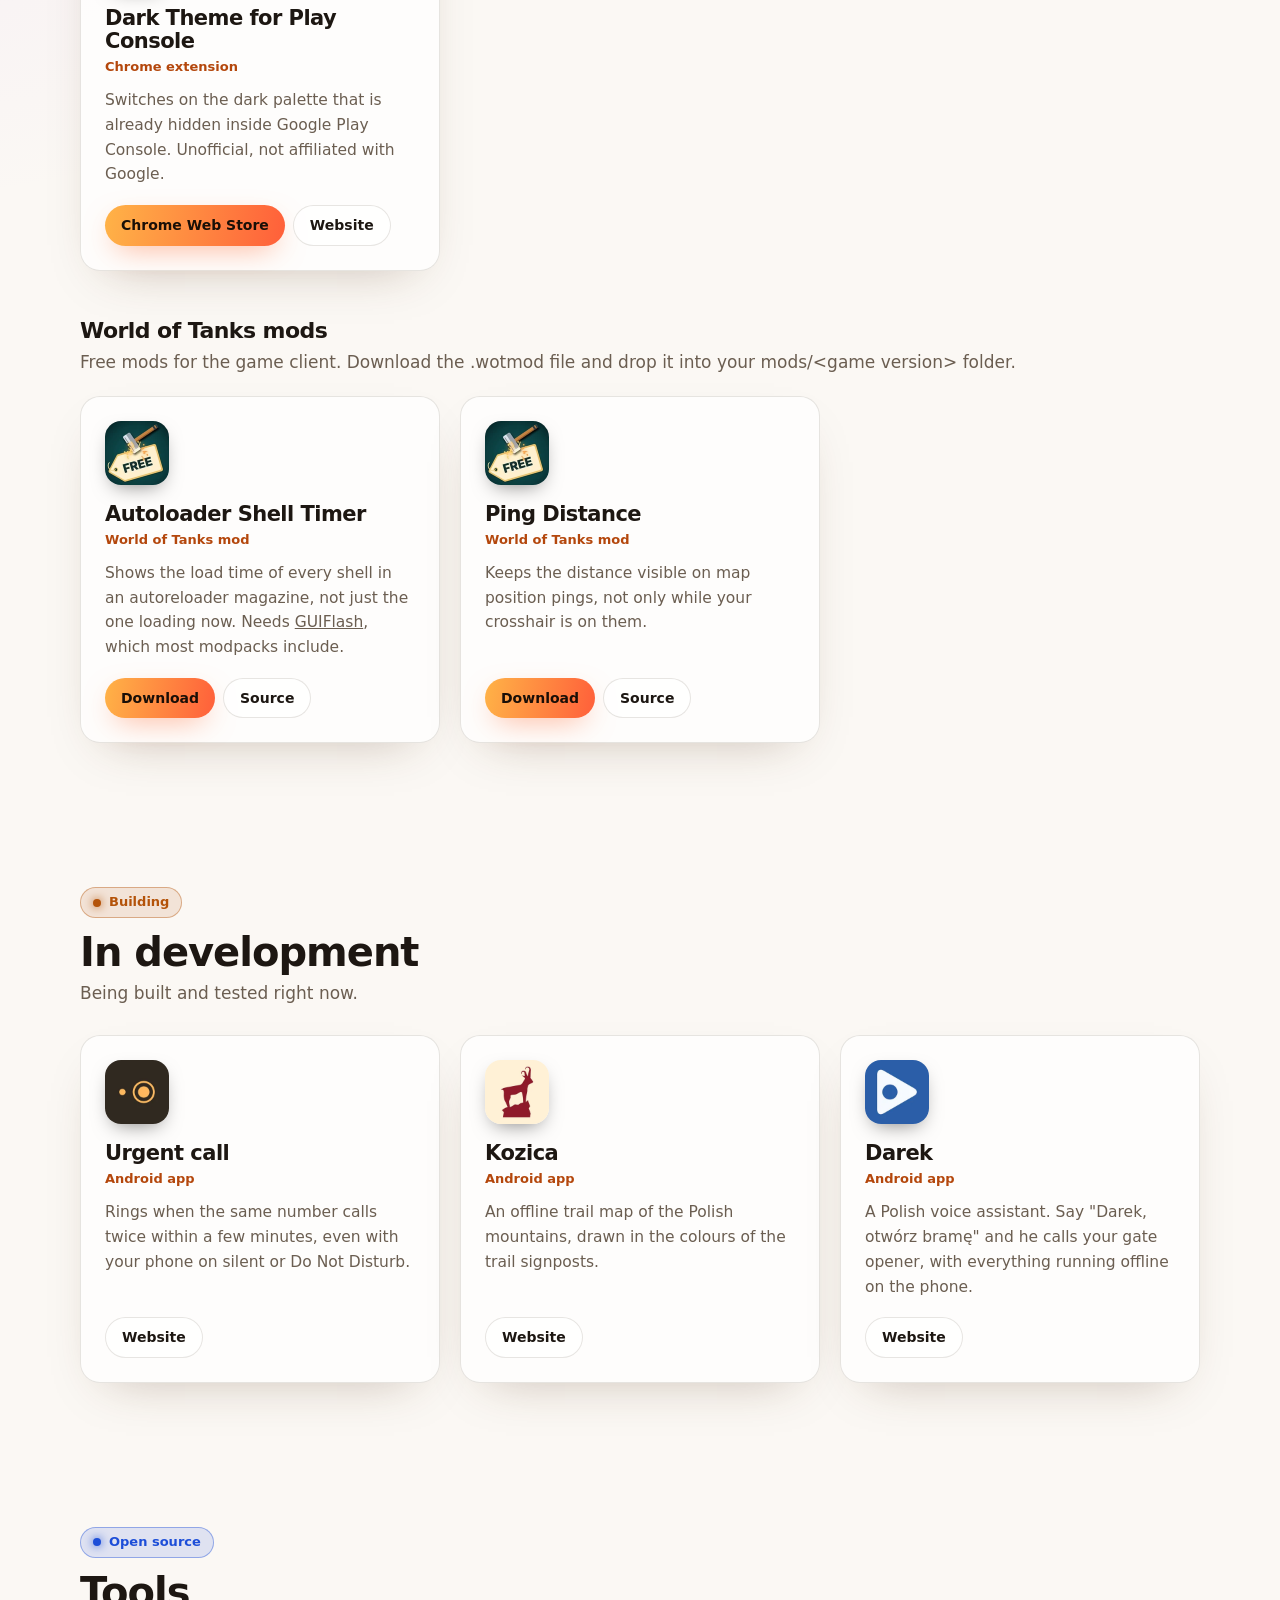
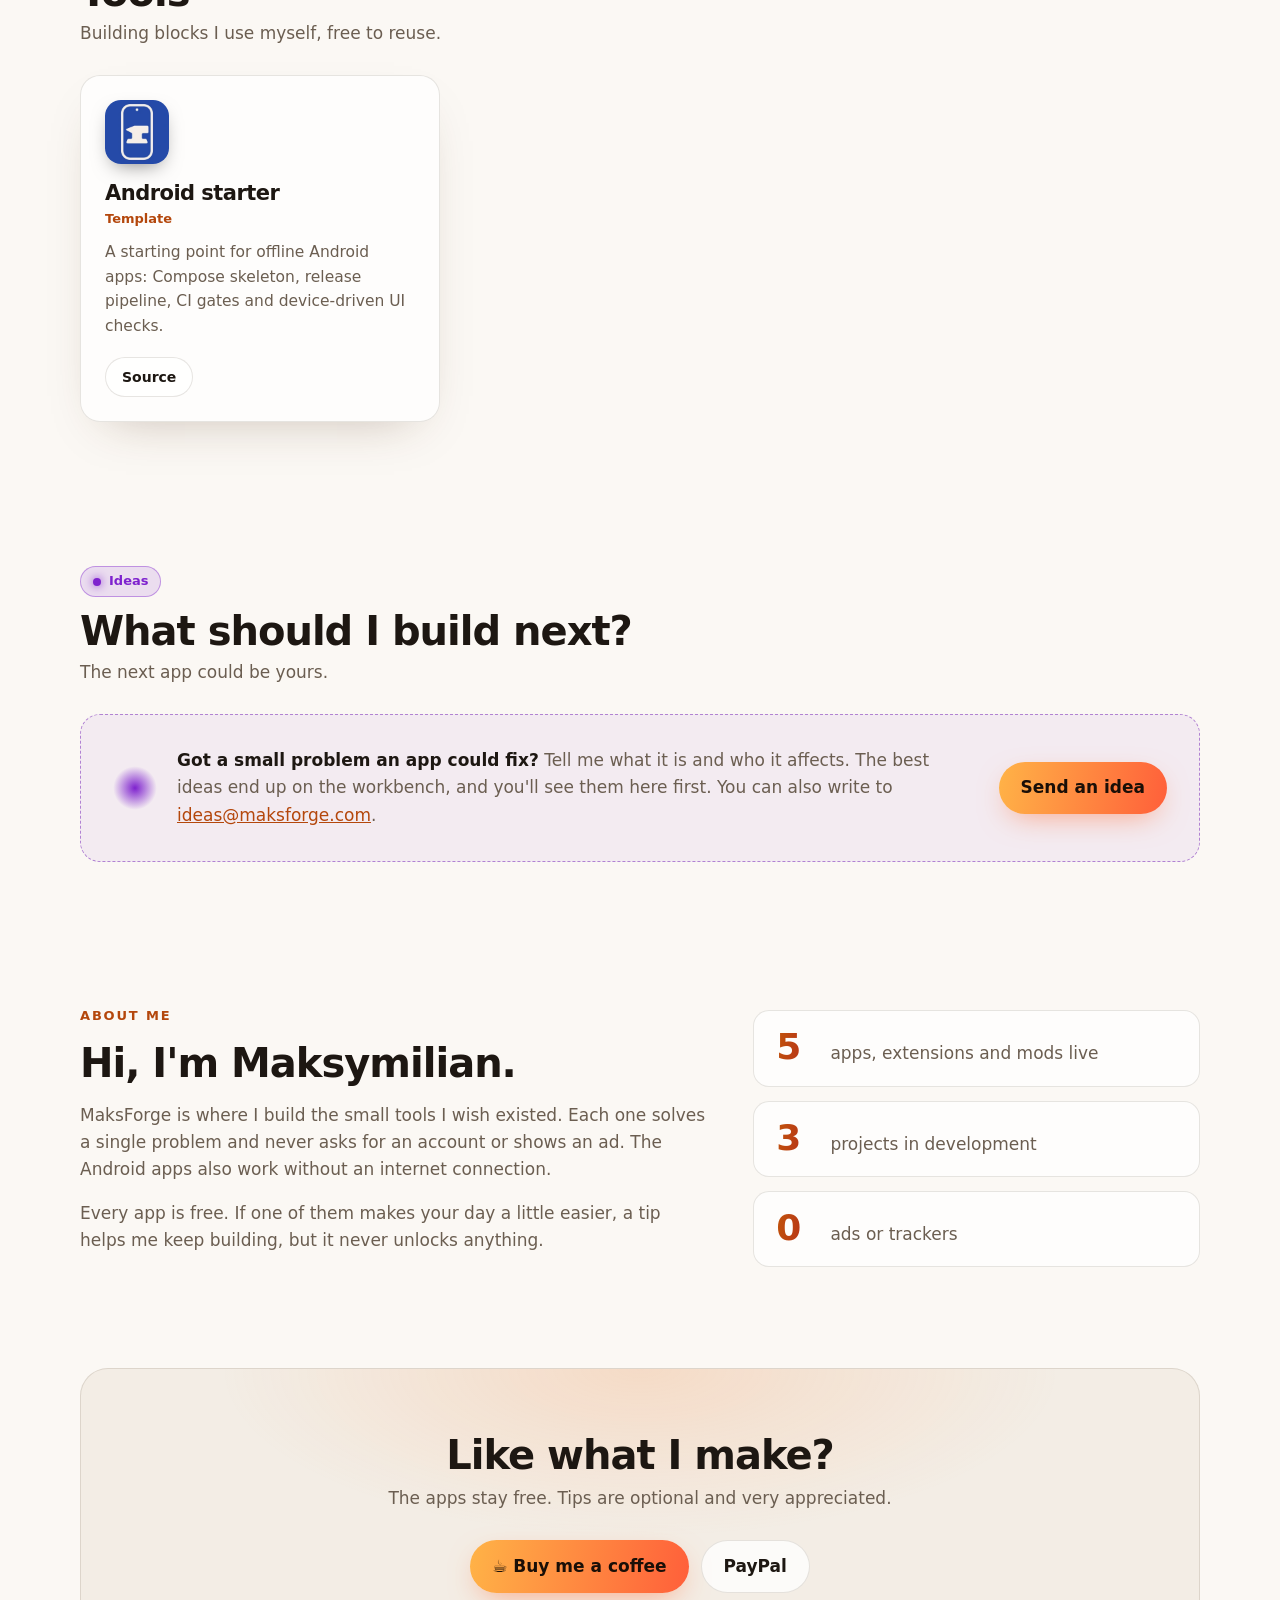
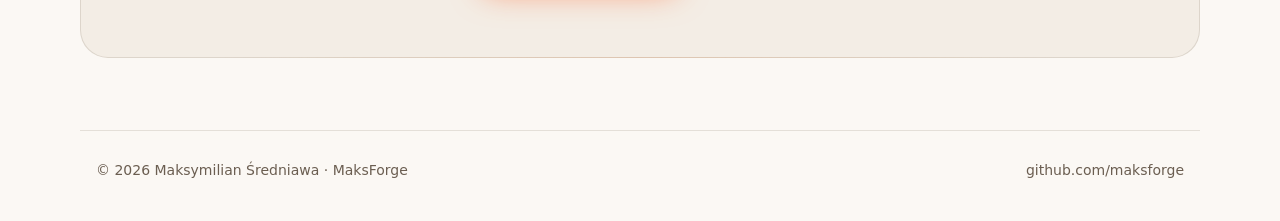
==== commit 60bf20de: "Split In production into Android apps, Chrome extensions and WoT mods" ====
--- a/index.html
+++ b/index.html
@@ -57,11 +57,15 @@
         <h2>In production</h2>
         <p>Available now on Google Play, the Chrome Web Store and GitHub.</p>
       </div>
+      <div id="android-apps" class="subsection-head">
+        <h3>Android apps</h3>
+        <p>On Google Play. Your data stays on your device.</p>
+      </div>
       <div class="grid">
         <article class="card">
           <img class="icon" src="assets/icons/binky.webp" alt="" width="64" height="64">
           <div class="card-body">
-            <h3>Binky</h3>
+            <h4>Binky</h4>
             <p class="kind">Android app</p>
             <p>Track your rabbit's weight, health and care, so a slow change over weeks shows up instead of being forgotten.</p>
           </div>
@@ -73,7 +77,7 @@
         <article class="card">
           <img class="icon" src="assets/icons/gloam.webp" alt="" width="64" height="64">
           <div class="card-body">
-            <h3>Gloam</h3>
+            <h4>Gloam</h4>
             <p class="kind">Android app</p>
             <p>Dim the screen below Android's lowest brightness, for reading in the dark without the glare.</p>
           </div>
@@ -82,10 +86,16 @@
             <a class="btn small ghost" href="/gloam/">Website</a>
           </div>
         </article>
+      </div>
+      <div id="chrome-extensions" class="subsection-head">
+        <h3>Chrome extensions</h3>
+        <p>On the Chrome Web Store.</p>
+      </div>
+      <div class="grid">
         <article class="card">
           <img class="icon" src="assets/icons/play-console-dark-theme.webp" alt="" width="64" height="64">
           <div class="card-body">
-            <h3>Dark Theme for Play Console</h3>
+            <h4>Dark Theme for Play Console</h4>
             <p class="kind">Chrome extension</p>
             <p>Switches on the dark palette that is already hidden inside Google Play Console. Unofficial, not affiliated with Google.</p>
           </div>
@@ -103,7 +113,7 @@
         <article class="card">
           <img class="icon" src="assets/icons/wot-autoloader-timer.webp" alt="" width="64" height="64">
           <div class="card-body">
-            <h3>Autoloader Shell Timer</h3>
+            <h4>Autoloader Shell Timer</h4>
             <p class="kind">World of Tanks mod</p>
             <p>Shows the load time of every shell in an autoreloader magazine, not just the one loading now. Needs <a href="https://github.com/CH4MPi/GUIFlash">GUIFlash</a>, which most modpacks include.</p>
           </div>
@@ -115,7 +125,7 @@
         <article class="card">
           <img class="icon" src="assets/icons/wot-ping-distance.webp" alt="" width="64" height="64">
           <div class="card-body">
-            <h3>Ping Distance</h3>
+            <h4>Ping Distance</h4>
             <p class="kind">World of Tanks mod</p>
             <p>Keeps the distance visible on map position pings, not only while your crosshair is on them.</p>
           </div>
--- a/assets/style.css
+++ b/assets/style.css
@@ -140,7 +140,7 @@
   text-transform: uppercase;
 }
 
-h1, h2, h3 { letter-spacing: -0.025em; line-height: 1.1; }
+h1, h2, h3, h4 { letter-spacing: -0.025em; line-height: 1.1; }
 
 h1 {
   margin: 0 auto;
@@ -229,6 +229,8 @@
 .section-head p { margin: 0; color: var(--muted); }
 
 .subsection-head { margin: 48px 0 20px; }
+
+.section-head + .subsection-head { margin-top: 8px; }
 
 .subsection-head h3 { margin: 0 0 6px; font-size: 22px; }
 
@@ -300,7 +302,7 @@
 
 .card-body { flex: 1; }
 
-.card h3 { margin: 0; font-size: 21px; }
+.card h3, .card h4 { margin: 0; font-size: 21px; }
 
 .kind {
   margin: 4px 0 10px;
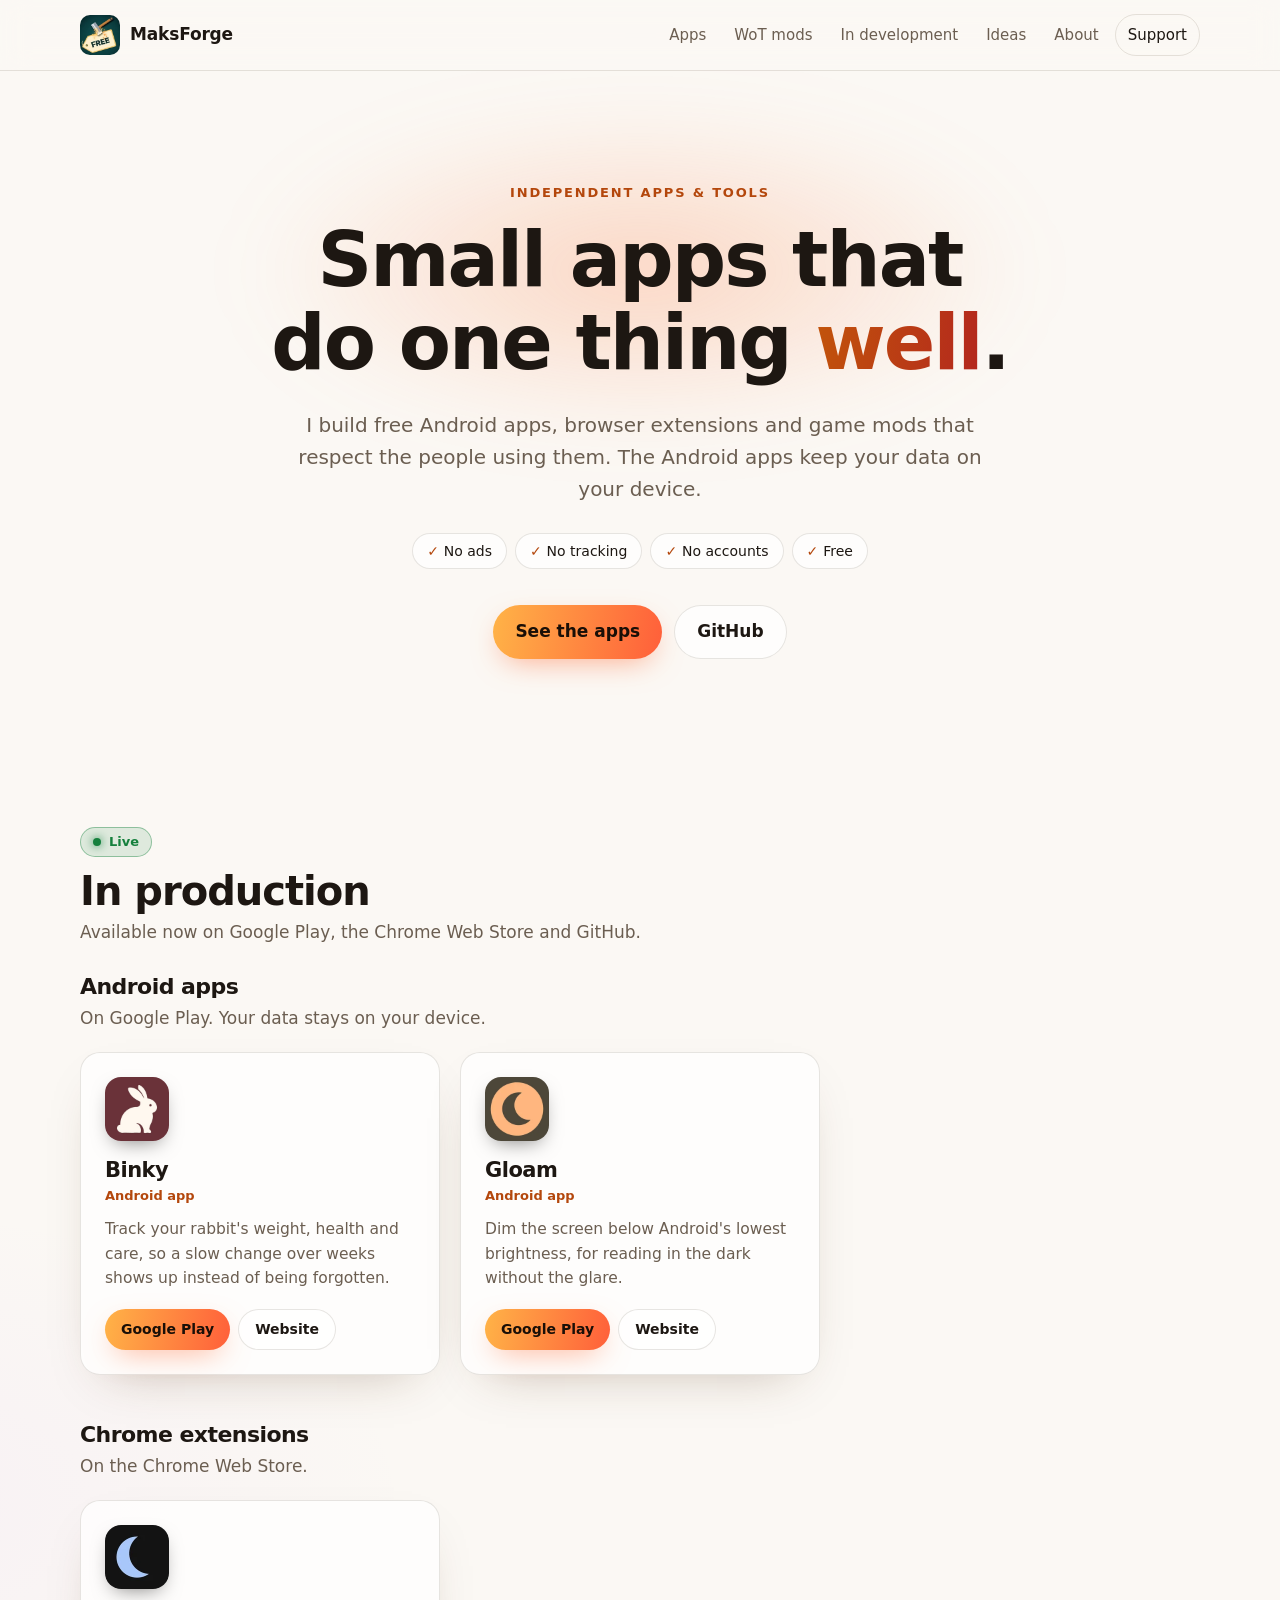
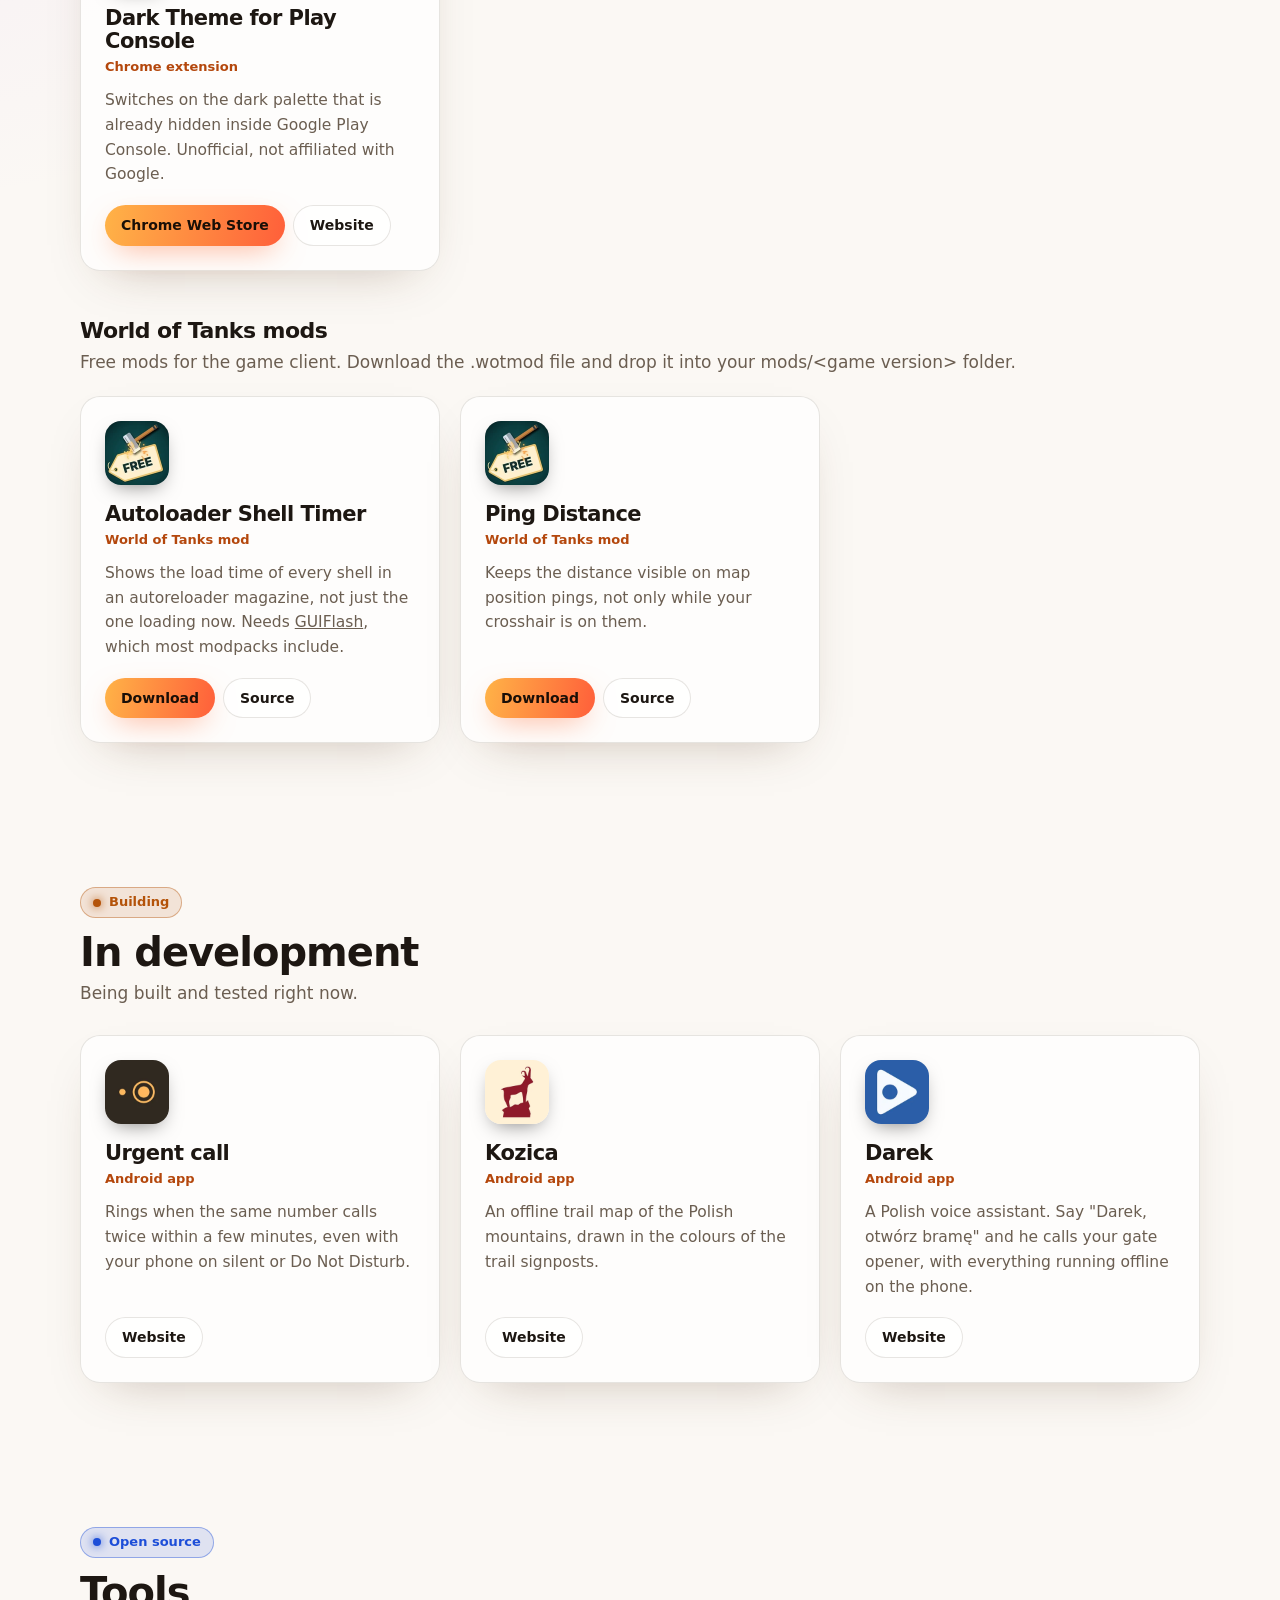
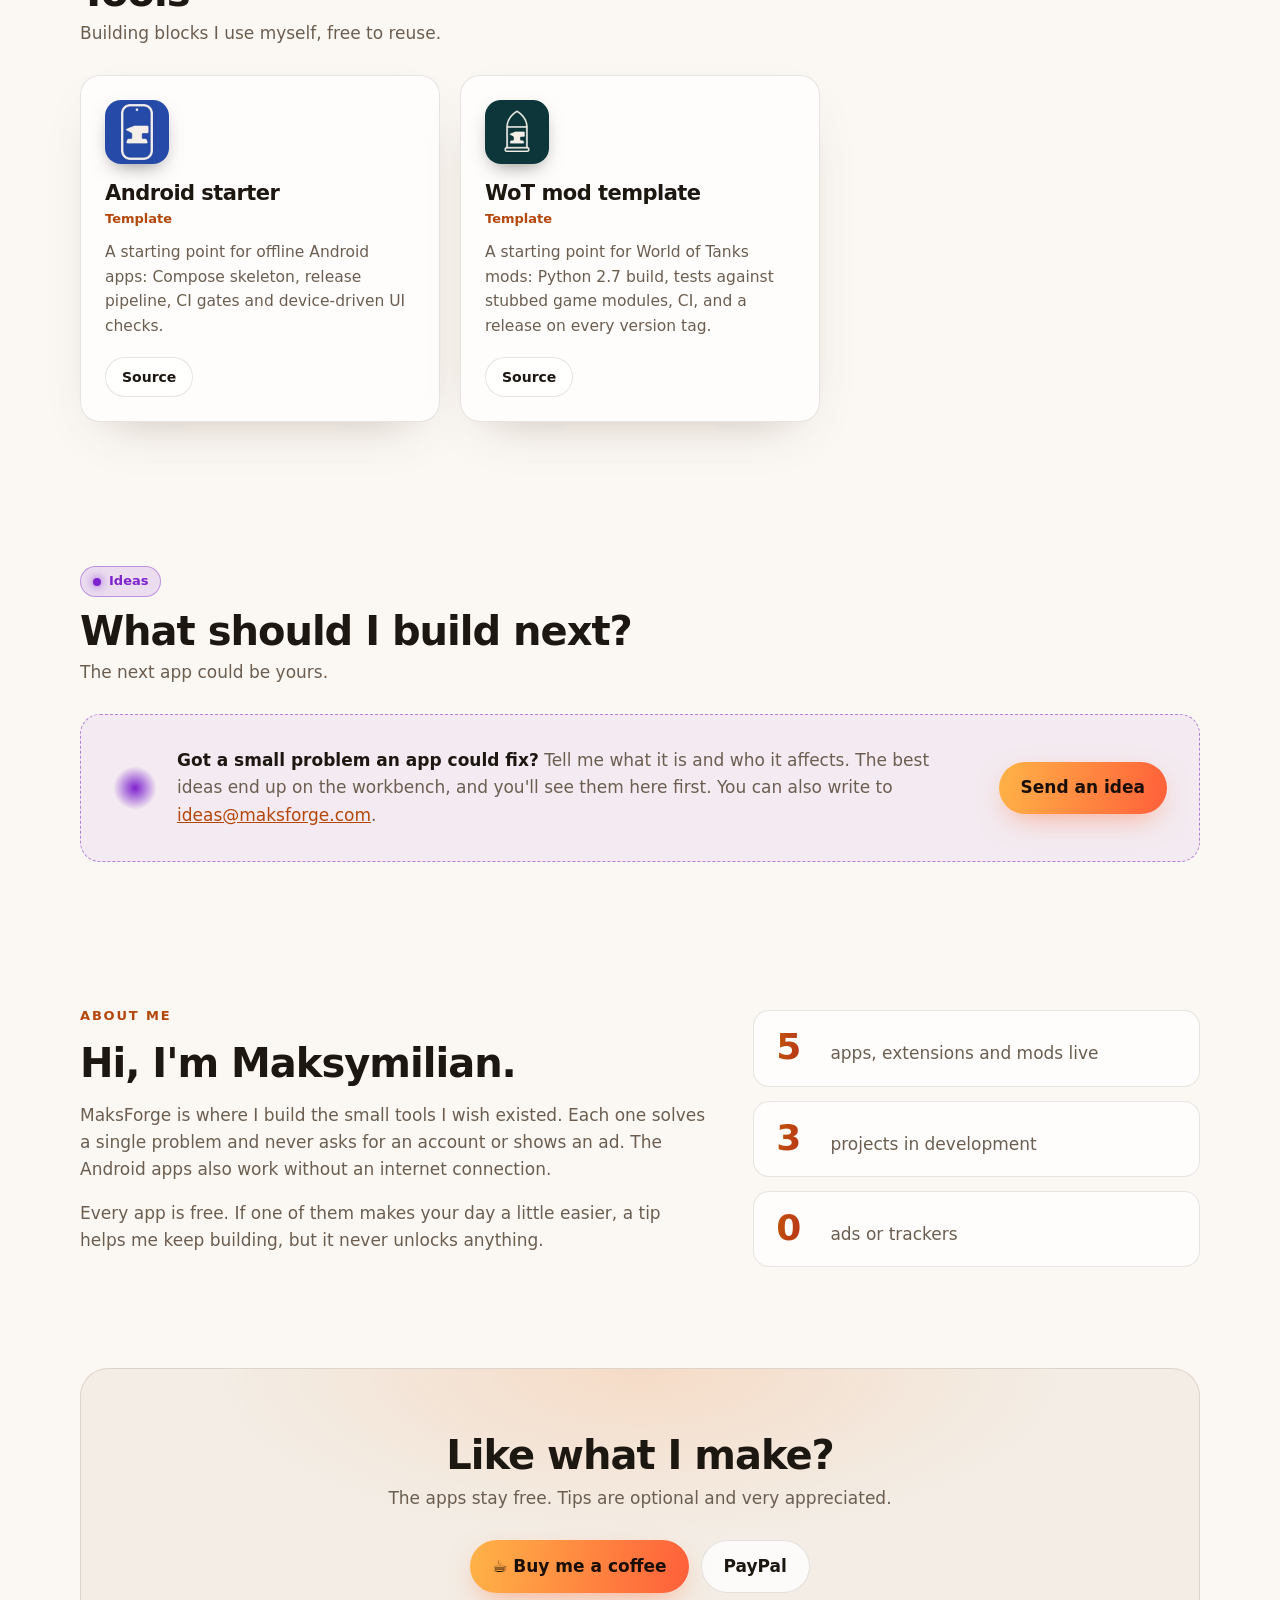
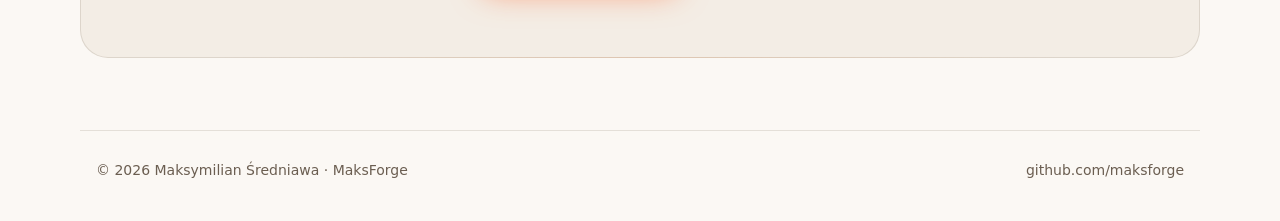
==== commit 279d0a6b: "Add the WoT mod template to Tools with its shell-and-anvil icon" ====
--- a/index.html
+++ b/index.html
@@ -198,6 +198,17 @@
             <a class="btn small ghost" href="https://github.com/maksforge/android-starter">Source</a>
           </div>
         </article>
+        <article class="card">
+          <img class="icon" src="assets/icons/wot-mod-template.webp" alt="" width="64" height="64">
+          <div class="card-body">
+            <h3>WoT mod template</h3>
+            <p class="kind">Template</p>
+            <p>A starting point for World of Tanks mods: Python 2.7 build, tests against stubbed game modules, CI, and a release on every version tag.</p>
+          </div>
+          <div class="links">
+            <a class="btn small ghost" href="https://github.com/maksforge/wot-mod-template">Source</a>
+          </div>
+        </article>
       </div>
     </section>
 
--- a/assets/style.css
+++ b/assets/style.css
@@ -230,7 +230,7 @@
 
 .subsection-head { margin: 48px 0 20px; }
 
-.section-head + .subsection-head { margin-top: 8px; }
+.section-head + .subsection-head { margin-top: 0; }
 
 .subsection-head h3 { margin: 0 0 6px; font-size: 22px; }
 
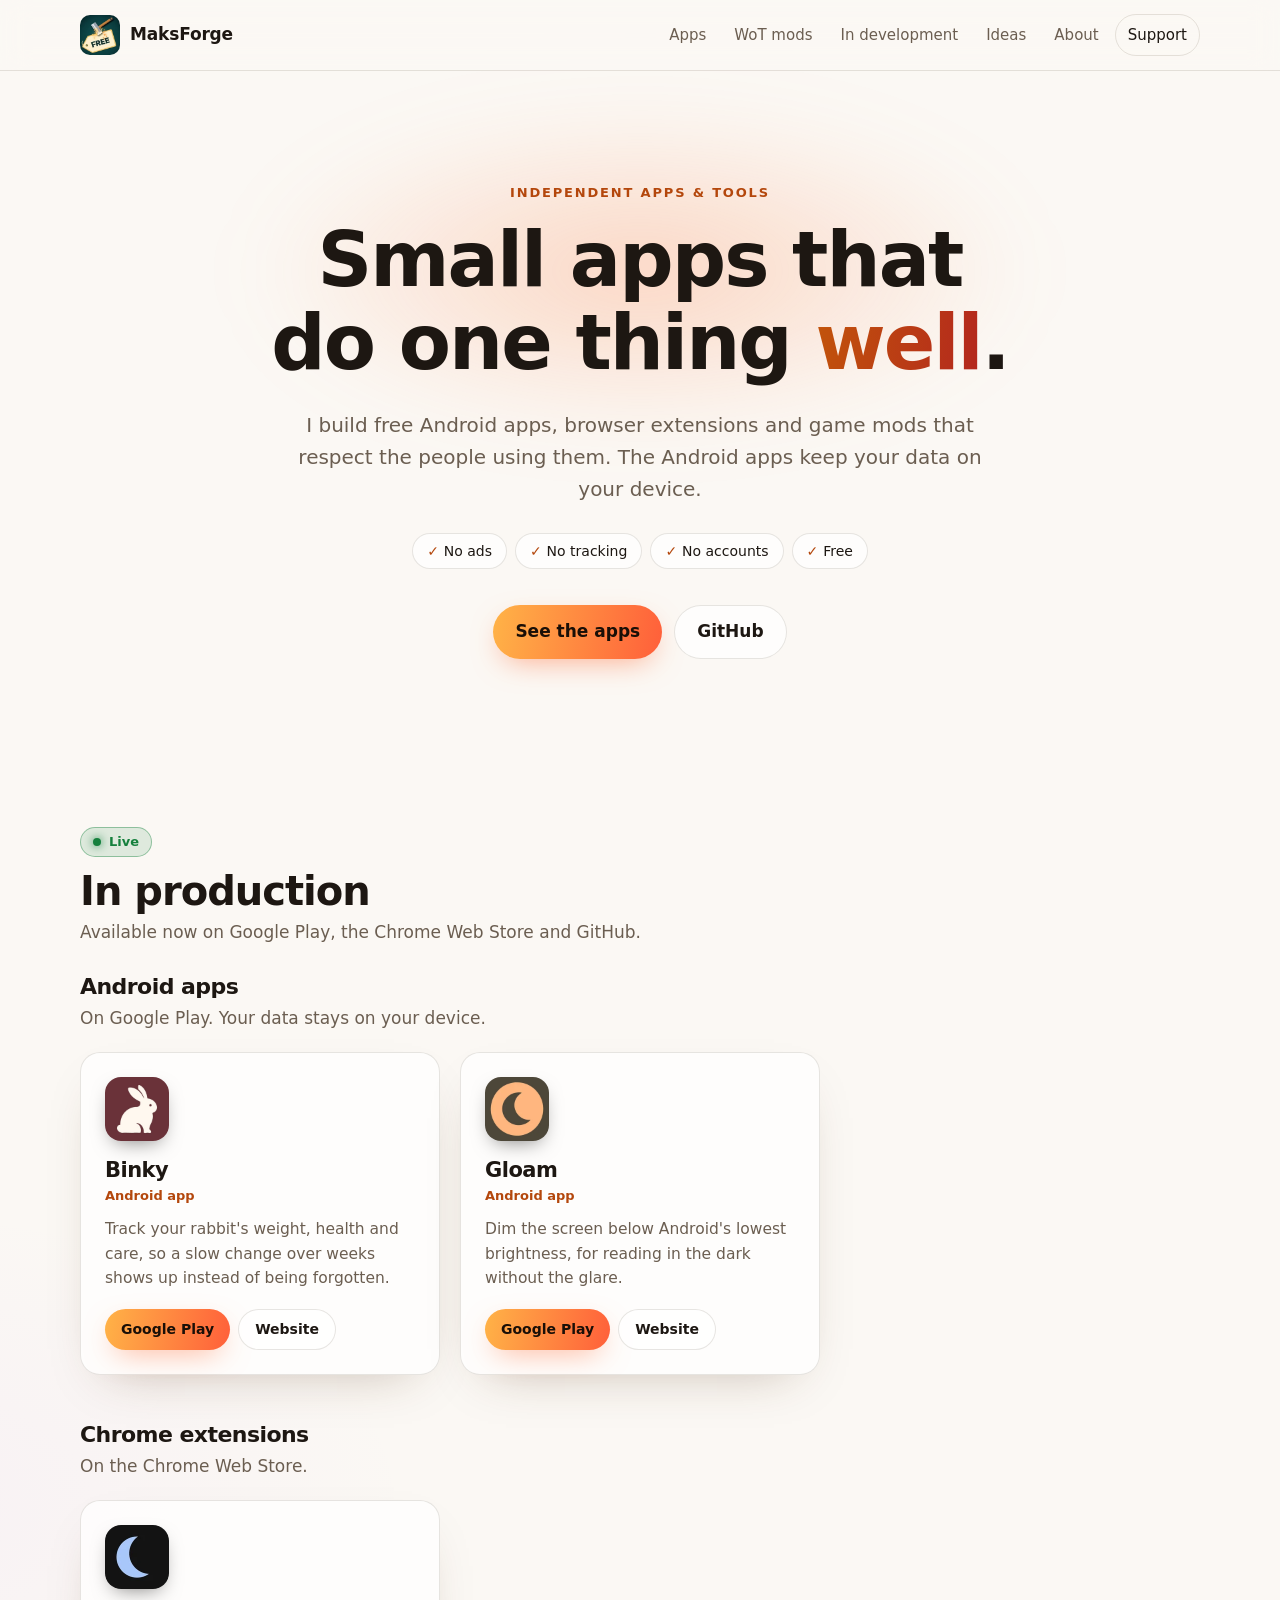
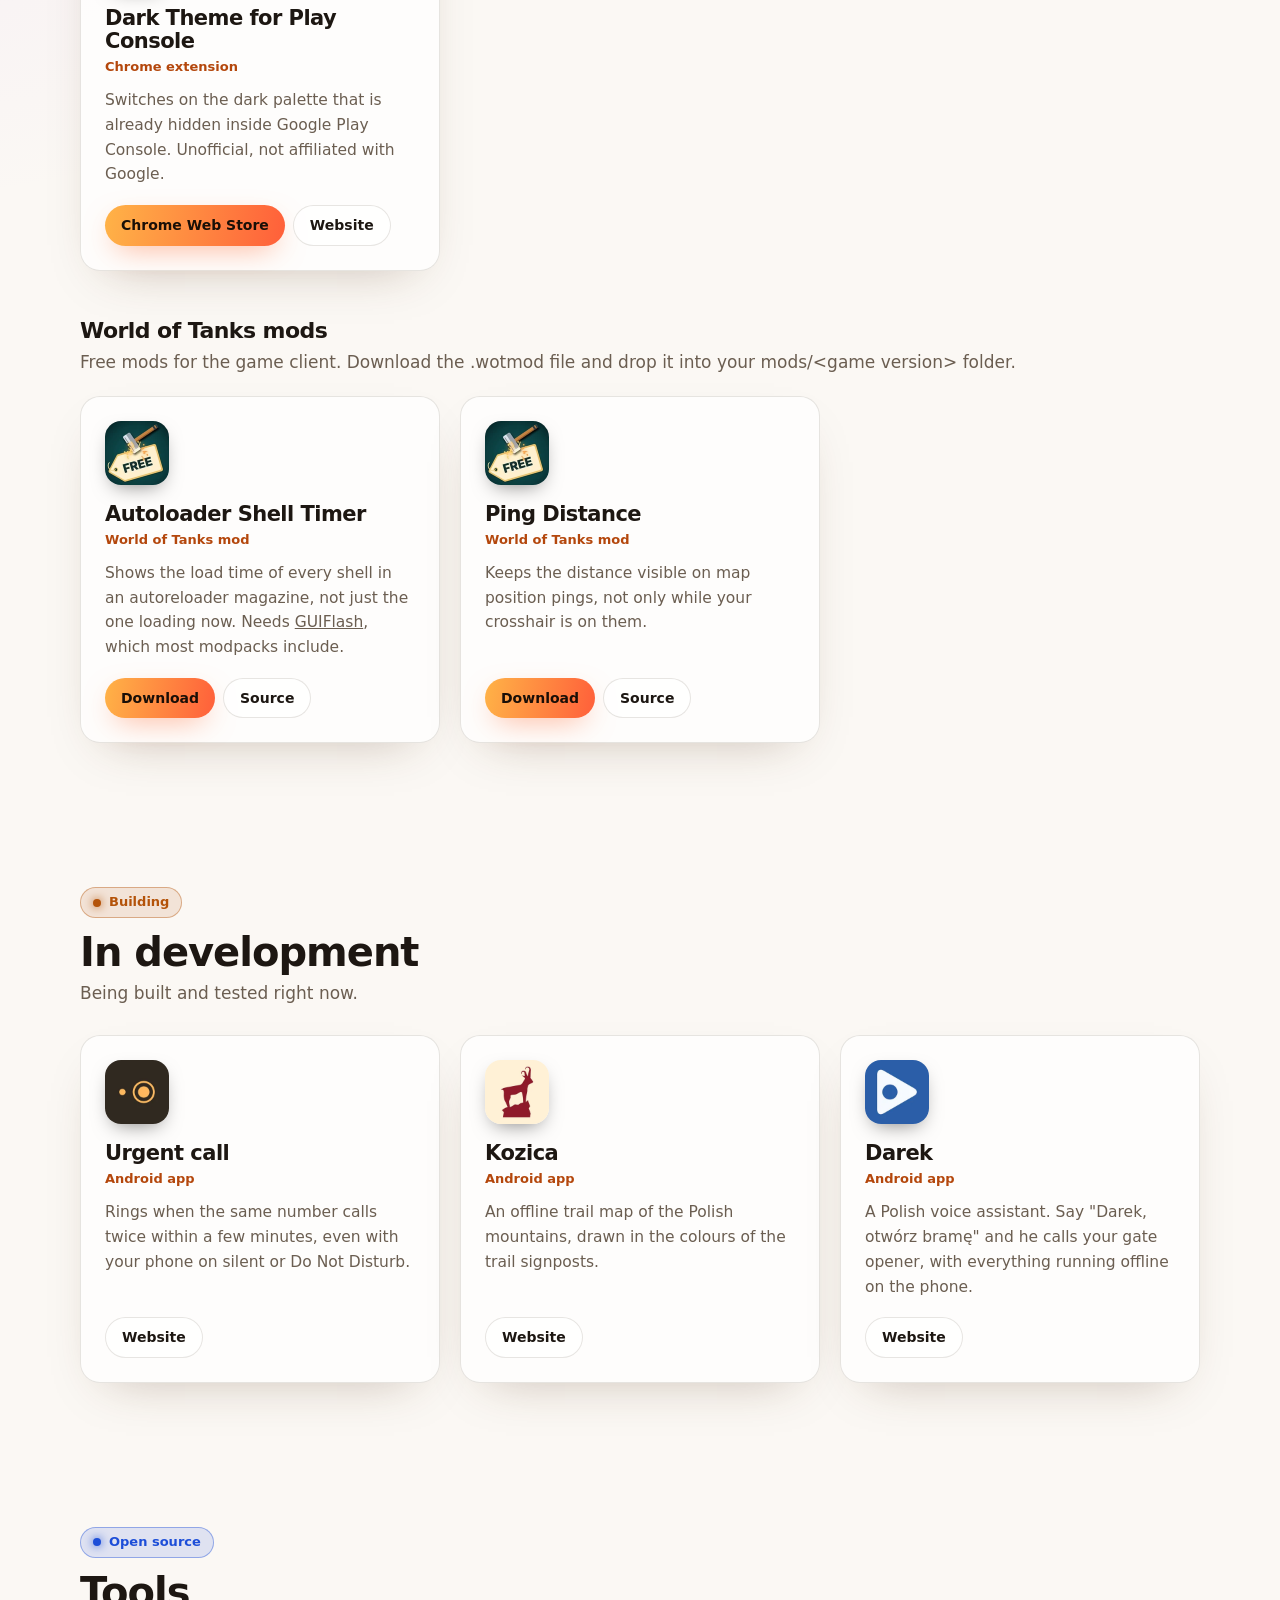
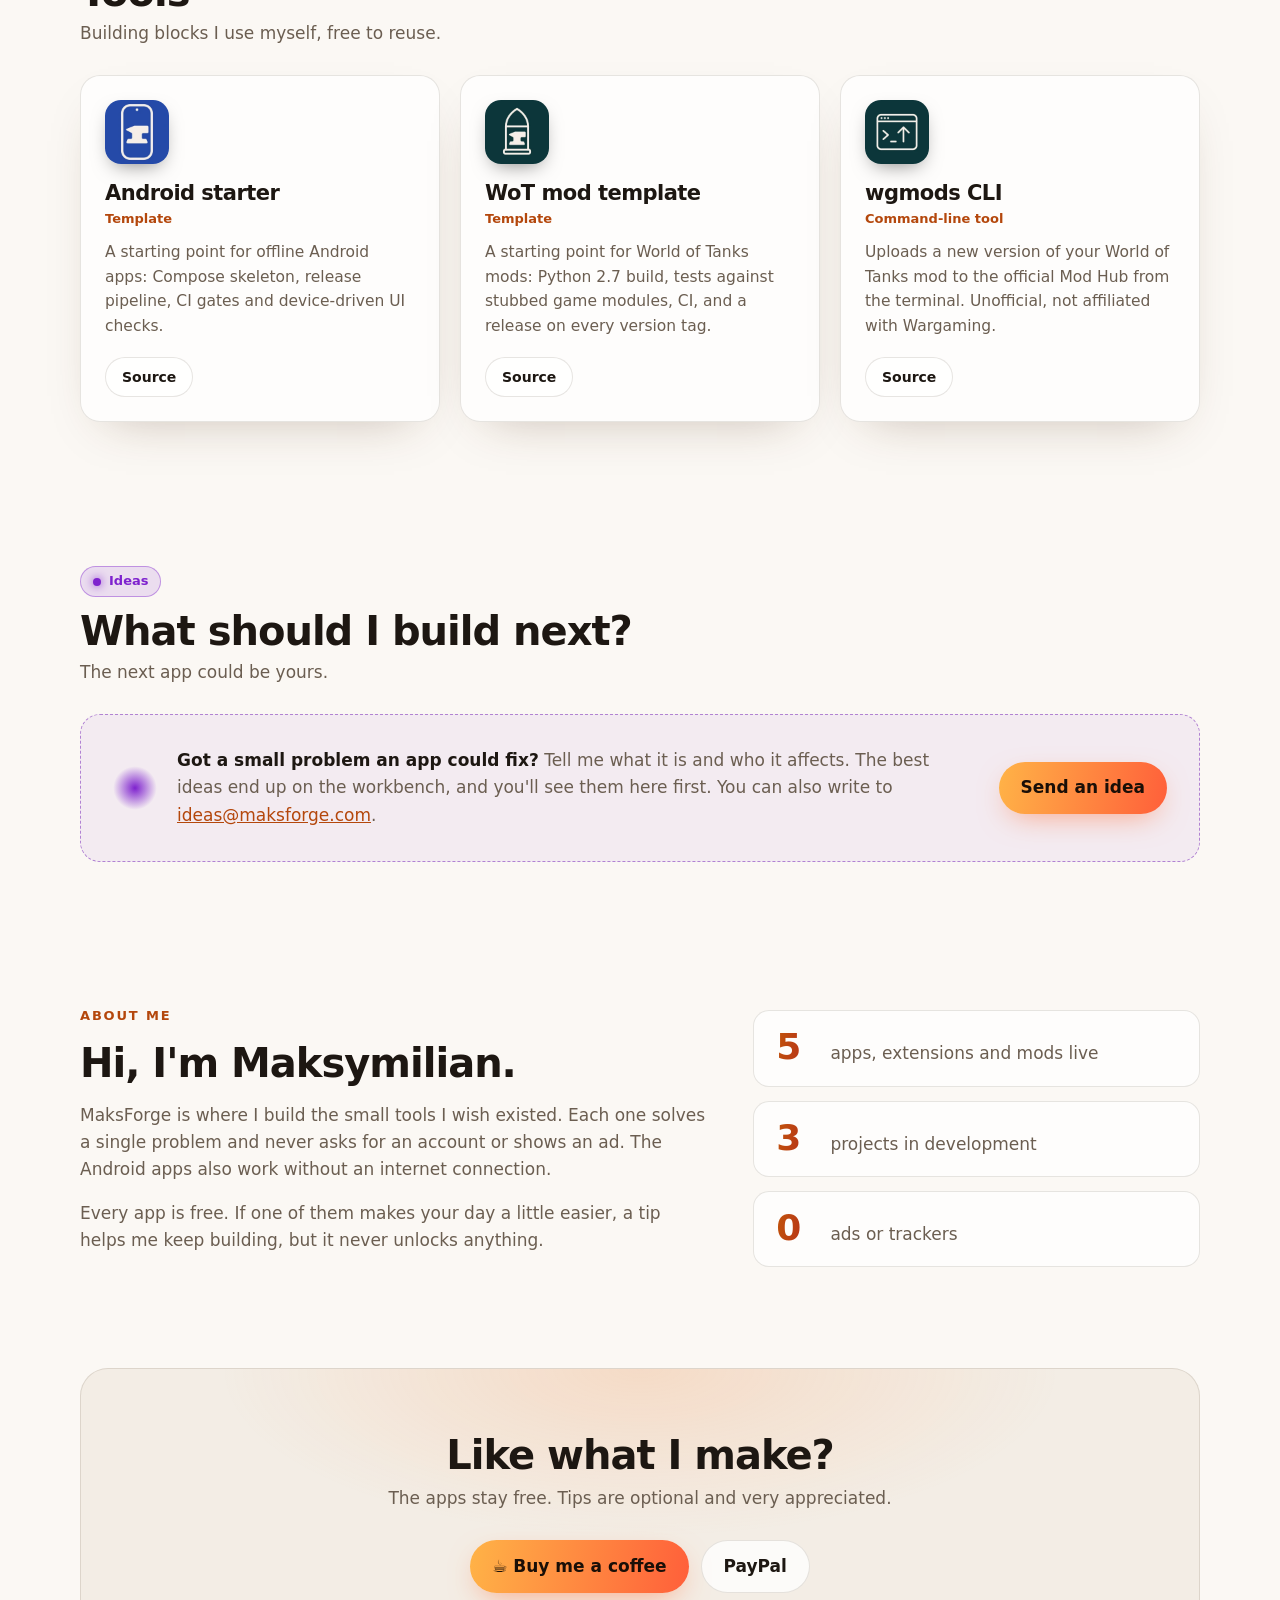
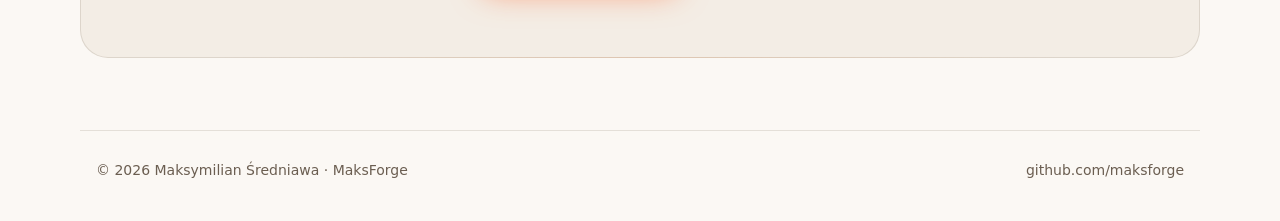
==== commit 000cc287: "Add the wgmods CLI to Tools" ====
--- a/index.html
+++ b/index.html
@@ -209,6 +209,17 @@
             <a class="btn small ghost" href="https://github.com/maksforge/wot-mod-template">Source</a>
           </div>
         </article>
+        <article class="card">
+          <img class="icon" src="assets/icons/wgmods-cli.webp" alt="" width="64" height="64">
+          <div class="card-body">
+            <h3>wgmods CLI</h3>
+            <p class="kind">Command-line tool</p>
+            <p>Uploads a new version of your World of Tanks mod to the official Mod Hub from the terminal. Unofficial, not affiliated with Wargaming.</p>
+          </div>
+          <div class="links">
+            <a class="btn small ghost" href="https://github.com/maksforge/wgmods-cli">Source</a>
+          </div>
+        </article>
       </div>
     </section>
 
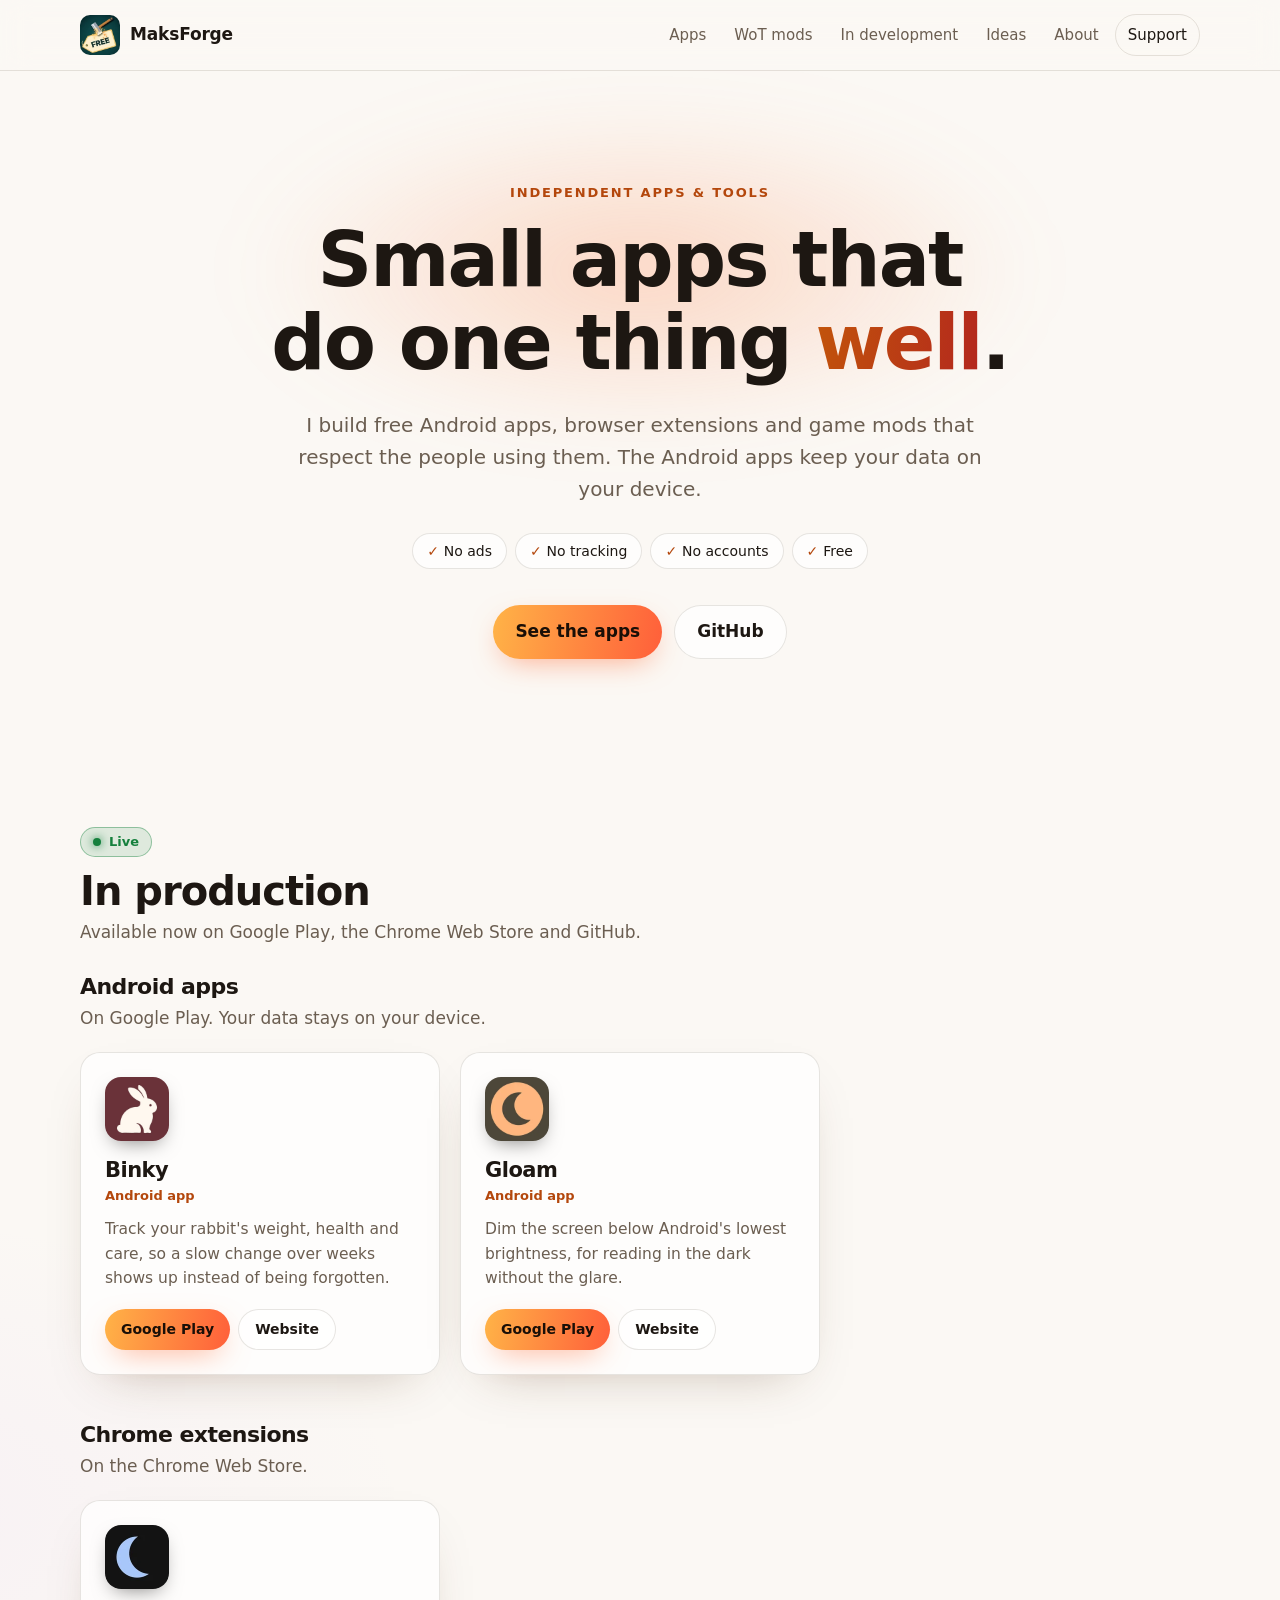
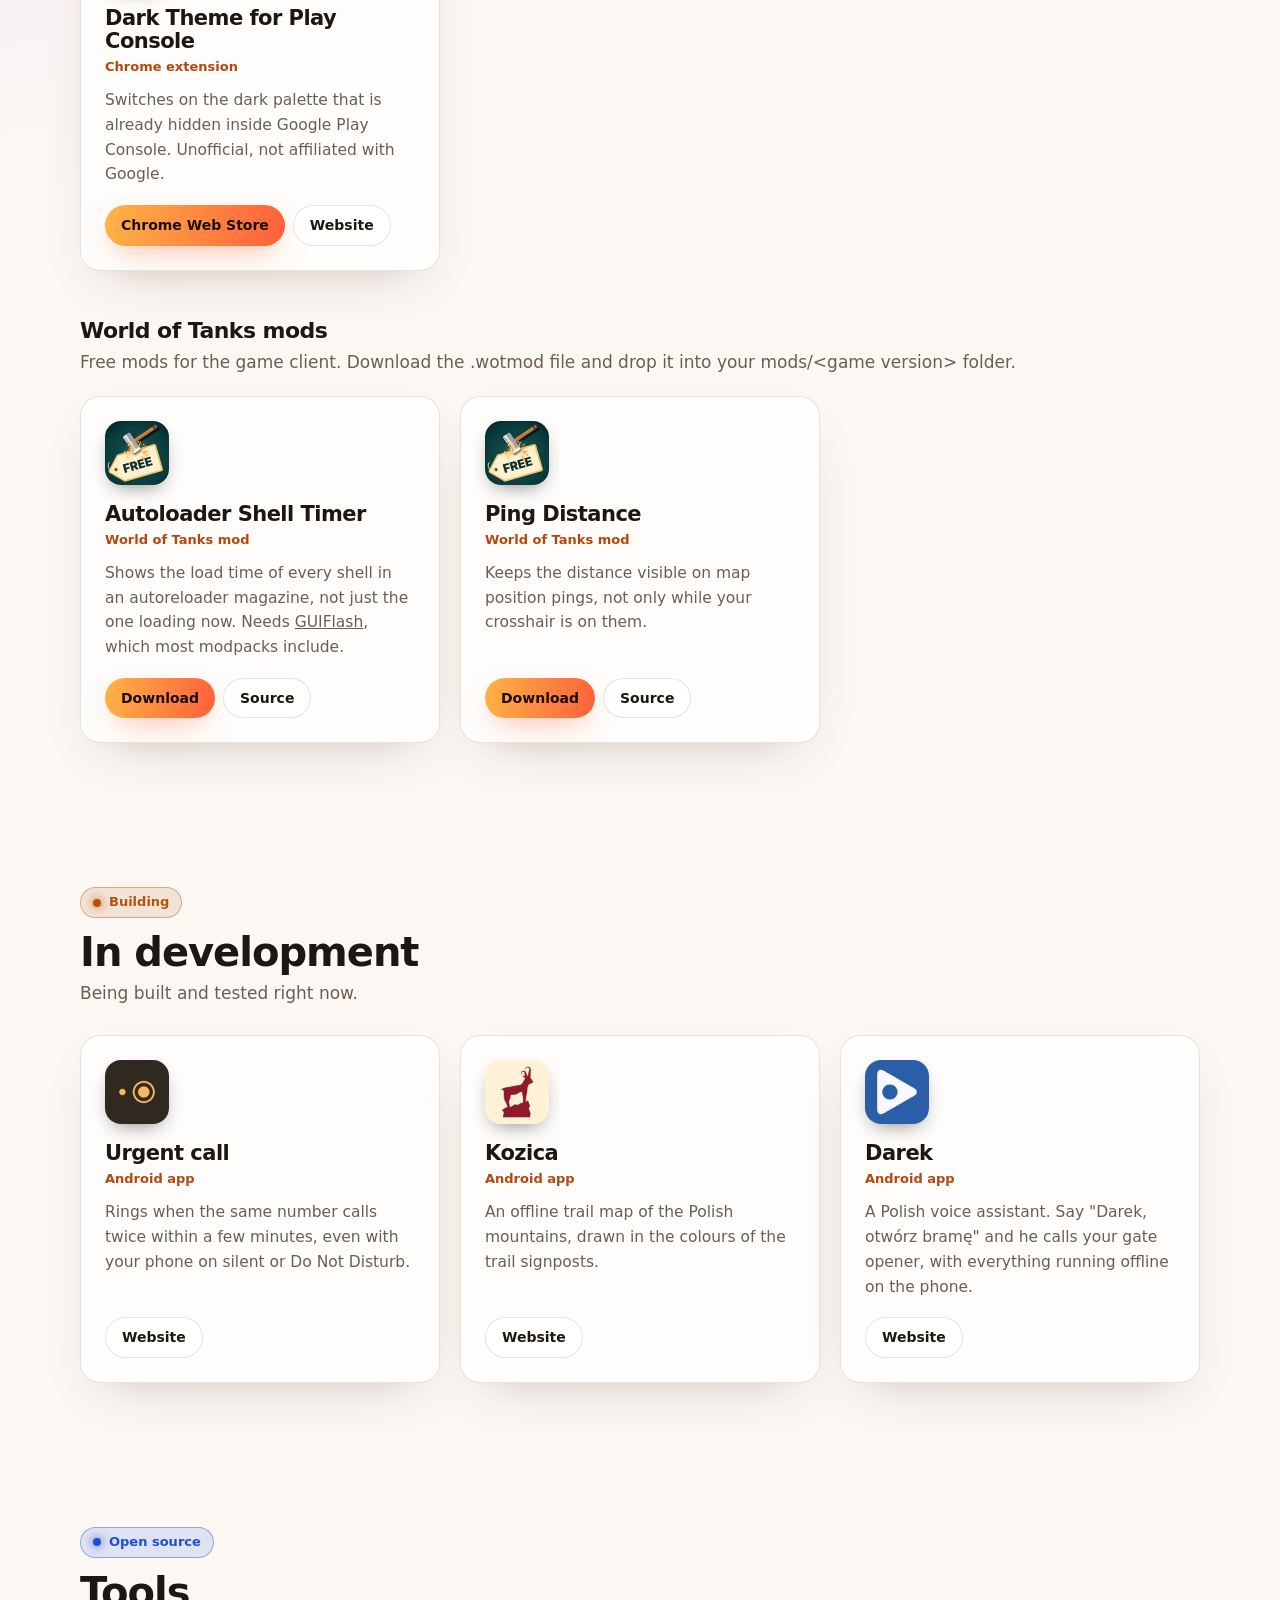
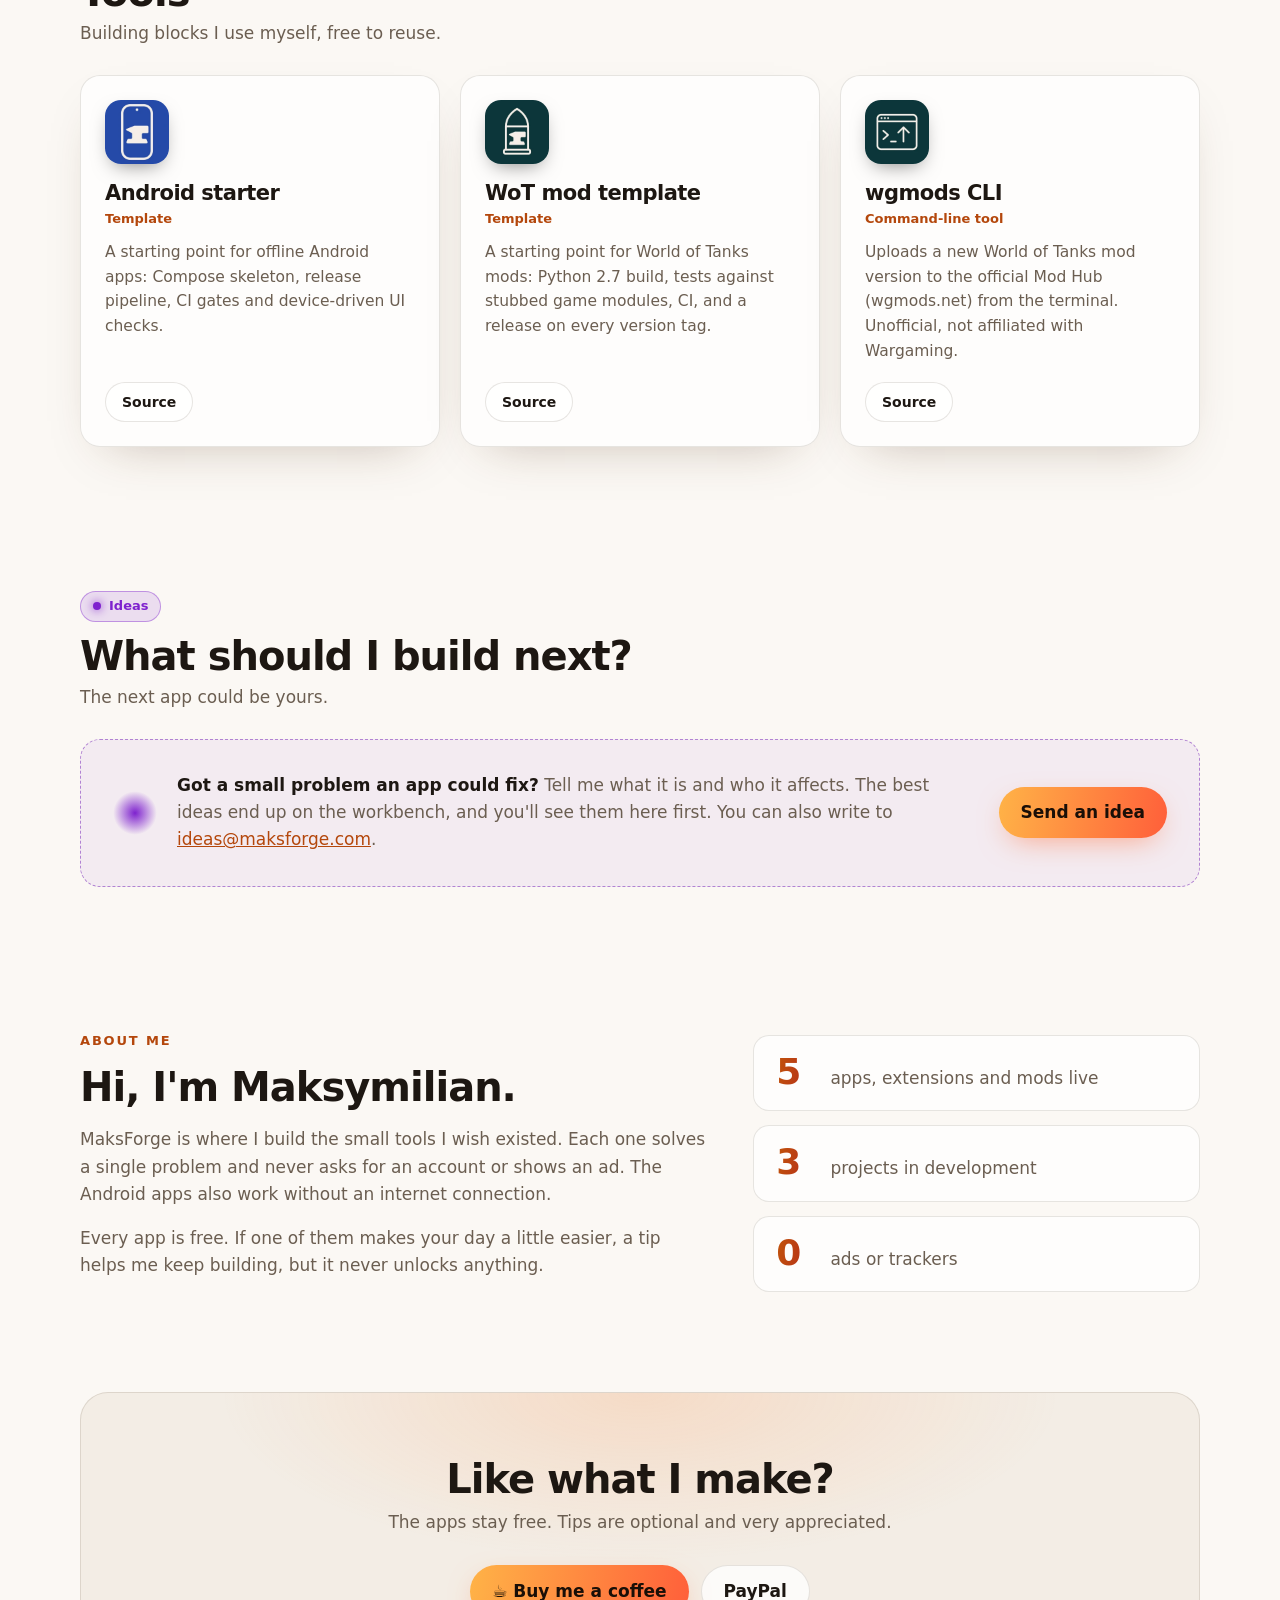
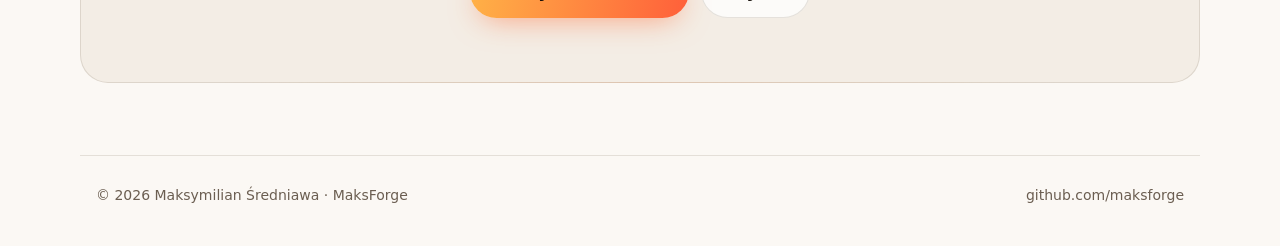
==== commit 4345d43a: "Name wgmods.net in the wgmods CLI card" ====
--- a/index.html
+++ b/index.html
@@ -214,7 +214,7 @@
           <div class="card-body">
             <h3>wgmods CLI</h3>
             <p class="kind">Command-line tool</p>
-            <p>Uploads a new version of your World of Tanks mod to the official Mod Hub from the terminal. Unofficial, not affiliated with Wargaming.</p>
+            <p>Uploads a new World of Tanks mod version to the official Mod Hub (wgmods.net) from the terminal. Unofficial, not affiliated with Wargaming.</p>
           </div>
           <div class="links">
             <a class="btn small ghost" href="https://github.com/maksforge/wgmods-cli">Source</a>
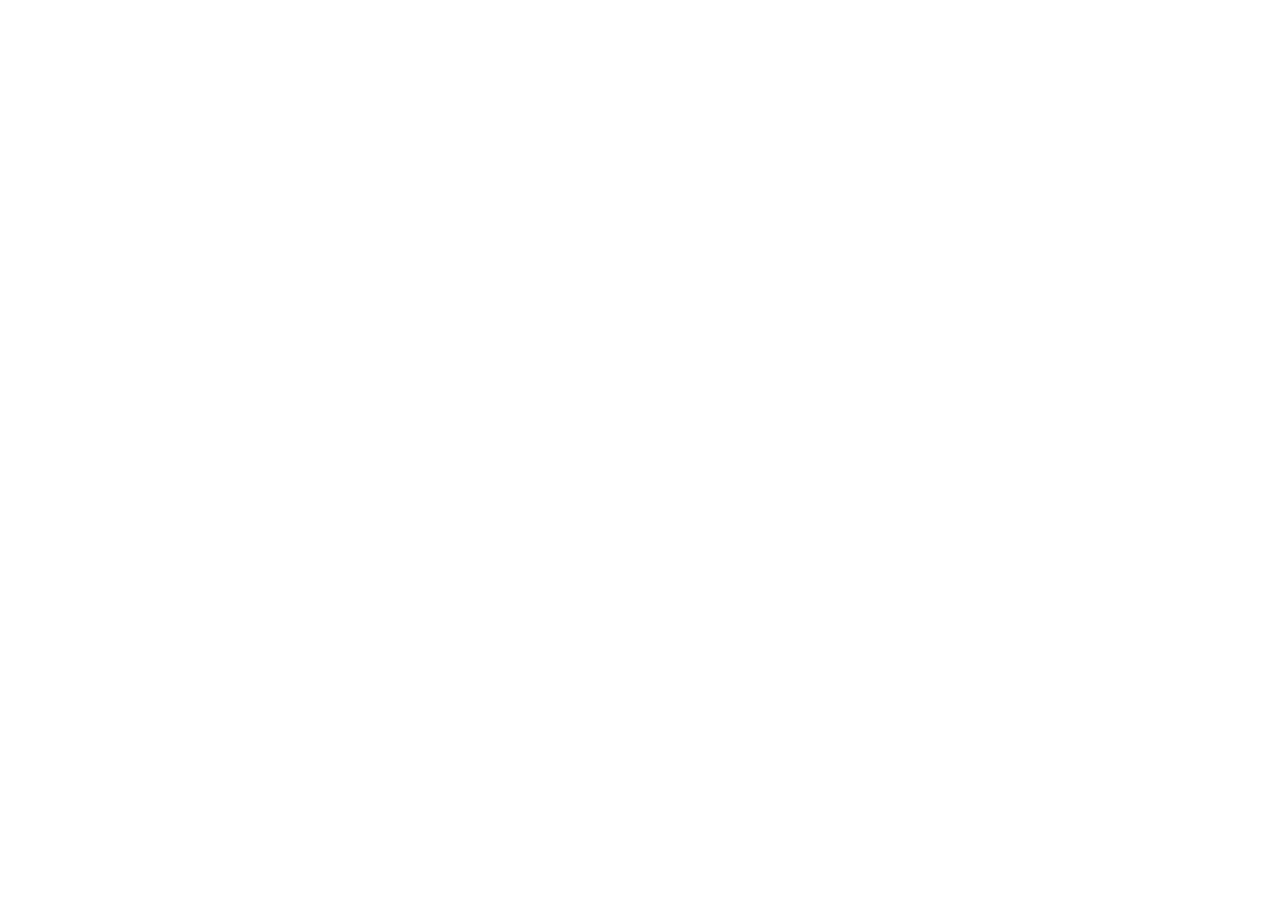
==== commit 7fd1a0db: "Forward old maksforge.github.io links to maksforge.com" ====
--- a/index.html
+++ b/index.html
@@ -1,268 +1,5 @@
 <!doctype html>
-<html lang="en">
-<head>
-  <meta charset="utf-8">
-  <meta name="viewport" content="width=device-width, initial-scale=1">
-  <title>MaksForge · Small, free apps</title>
-  <meta name="description" content="Small, free Android apps and tools by Maksymilian Średniawa. No ads, no tracking.">
-  <meta name="theme-color" content="#fbf8f4" media="(prefers-color-scheme: light)">
-  <meta name="theme-color" content="#0f0d0b">
-  <meta property="og:title" content="MaksForge">
-  <meta property="og:description" content="Small, free Android apps and tools. No ads, no tracking.">
-  <meta property="og:url" content="https://maksforge.com/">
-  <meta property="og:type" content="website">
-  <meta property="og:image" content="https://maksforge.com/assets/logo-512.jpg">
-  <link rel="canonical" href="https://maksforge.com/">
-  <link rel="icon" href="assets/favicon-64.png" type="image/png">
-  <link rel="apple-touch-icon" href="assets/apple-touch-icon.png">
-  <link rel="stylesheet" href="assets/style.css">
-</head>
-<body>
-  <header class="nav">
-    <a class="brand" href="#top" aria-label="MaksForge home">
-      <img src="assets/logo-mark-128.webp" alt="" width="40" height="40">
-      <span>MaksForge</span>
-    </a>
-    <nav aria-label="Sections">
-      <a href="#live">Apps</a>
-      <a href="#wot-mods">WoT mods</a>
-      <a href="#building">In development</a>
-      <a href="#ideas">Ideas</a>
-      <a href="#about">About</a>
-      <a class="nav-cta" href="#support">Support</a>
-    </nav>
-  </header>
-
-  <main id="top">
-    <section class="hero">
-      <div class="glow" aria-hidden="true"></div>
-      <p class="eyebrow">Independent apps &amp; tools</p>
-      <h1>Small apps that do one thing <span class="grad">well</span>.</h1>
-      <p class="lede">I build free Android apps, browser extensions and game mods that respect the people using them. The Android apps keep your data on your device.</p>
-      <ul class="pills" aria-label="Principles">
-        <li>No ads</li>
-        <li>No tracking</li>
-        <li>No accounts</li>
-        <li>Free</li>
-      </ul>
-      <div class="actions">
-        <a class="btn primary" href="#live">See the apps</a>
-        <a class="btn ghost" href="https://github.com/maksforge">GitHub</a>
-      </div>
-    </section>
-
-    <section id="live" class="section">
-      <div class="section-head">
-        <span class="status live">Live</span>
-        <h2>In production</h2>
-        <p>Available now on Google Play, the Chrome Web Store and GitHub.</p>
-      </div>
-      <div id="android-apps" class="subsection-head">
-        <h3>Android apps</h3>
-        <p>On Google Play. Your data stays on your device.</p>
-      </div>
-      <div class="grid">
-        <article class="card">
-          <img class="icon" src="assets/icons/binky.webp" alt="" width="64" height="64">
-          <div class="card-body">
-            <h4>Binky</h4>
-            <p class="kind">Android app</p>
-            <p>Track your rabbit's weight, health and care, so a slow change over weeks shows up instead of being forgotten.</p>
-          </div>
-          <div class="links">
-            <a class="btn small primary" href="https://play.google.com/store/apps/details?id=binky.bunny.and.rabbit.tracker">Google Play</a>
-            <a class="btn small ghost" href="/binky-app/">Website</a>
-          </div>
-        </article>
-        <article class="card">
-          <img class="icon" src="assets/icons/gloam.webp" alt="" width="64" height="64">
-          <div class="card-body">
-            <h4>Gloam</h4>
-            <p class="kind">Android app</p>
-            <p>Dim the screen below Android's lowest brightness, for reading in the dark without the glare.</p>
-          </div>
-          <div class="links">
-            <a class="btn small primary" href="https://play.google.com/store/apps/details?id=io.github.srednimax.gloam">Google Play</a>
-            <a class="btn small ghost" href="/gloam/">Website</a>
-          </div>
-        </article>
-      </div>
-      <div id="chrome-extensions" class="subsection-head">
-        <h3>Chrome extensions</h3>
-        <p>On the Chrome Web Store.</p>
-      </div>
-      <div class="grid">
-        <article class="card">
-          <img class="icon" src="assets/icons/play-console-dark-theme.webp" alt="" width="64" height="64">
-          <div class="card-body">
-            <h4>Dark Theme for Play Console</h4>
-            <p class="kind">Chrome extension</p>
-            <p>Switches on the dark palette that is already hidden inside Google Play Console. Unofficial, not affiliated with Google.</p>
-          </div>
-          <div class="links">
-            <a class="btn small primary" href="https://chromewebstore.google.com/detail/dark-theme-for-play-conso/fgihoebnjomkgmhibmfcefkofiipfnnl">Chrome Web Store</a>
-            <a class="btn small ghost" href="/play-console-dark-theme/">Website</a>
-          </div>
-        </article>
-      </div>
-      <div id="wot-mods" class="subsection-head">
-        <h3>World of Tanks mods</h3>
-        <p>Free mods for the game client. Download the .wotmod file and drop it into your mods/&lt;game version&gt; folder.</p>
-      </div>
-      <div class="grid">
-        <article class="card">
-          <img class="icon" src="assets/icons/wot-autoloader-timer.webp" alt="" width="64" height="64">
-          <div class="card-body">
-            <h4>Autoloader Shell Timer</h4>
-            <p class="kind">World of Tanks mod</p>
-            <p>Shows the load time of every shell in an autoreloader magazine, not just the one loading now. Needs <a href="https://github.com/CH4MPi/GUIFlash">GUIFlash</a>, which most modpacks include.</p>
-          </div>
-          <div class="links">
-            <a class="btn small primary" href="https://github.com/maksforge/wot-autoloader-timer/releases/latest">Download</a>
-            <a class="btn small ghost" href="https://github.com/maksforge/wot-autoloader-timer">Source</a>
-          </div>
-        </article>
-        <article class="card">
-          <img class="icon" src="assets/icons/wot-ping-distance.webp" alt="" width="64" height="64">
-          <div class="card-body">
-            <h4>Ping Distance</h4>
-            <p class="kind">World of Tanks mod</p>
-            <p>Keeps the distance visible on map position pings, not only while your crosshair is on them.</p>
-          </div>
-          <div class="links">
-            <a class="btn small primary" href="https://github.com/maksforge/wot-ping-distance/releases/latest">Download</a>
-            <a class="btn small ghost" href="https://github.com/maksforge/wot-ping-distance">Source</a>
-          </div>
-        </article>
-      </div>
-    </section>
-
-    <section id="building" class="section">
-      <div class="section-head">
-        <span class="status building">Building</span>
-        <h2>In development</h2>
-        <p>Being built and tested right now.</p>
-      </div>
-      <div class="grid">
-        <article class="card">
-          <img class="icon" src="assets/icons/urgent.webp" alt="" width="64" height="64">
-          <div class="card-body">
-            <h3>Urgent call</h3>
-            <p class="kind">Android app</p>
-            <p>Rings when the same number calls twice within a few minutes, even with your phone on silent or Do Not Disturb.</p>
-          </div>
-          <div class="links">
-            <a class="btn small ghost" href="/urgent/">Website</a>
-          </div>
-        </article>
-        <article class="card">
-          <img class="icon" src="assets/icons/kozica.webp" alt="" width="64" height="64">
-          <div class="card-body">
-            <h3>Kozica</h3>
-            <p class="kind">Android app</p>
-            <p>An offline trail map of the Polish mountains, drawn in the colours of the trail signposts.</p>
-          </div>
-          <div class="links">
-            <a class="btn small ghost" href="/kozica/">Website</a>
-          </div>
-        </article>
-        <article class="card">
-          <img class="icon" src="assets/icons/darek.webp" alt="" width="64" height="64">
-          <div class="card-body">
-            <h3>Darek</h3>
-            <p class="kind">Android app</p>
-            <p>A Polish voice assistant. Say <span lang="pl">"Darek, otwórz bramę"</span> and he calls your gate opener, with everything running offline on the phone.</p>
-          </div>
-          <div class="links">
-            <a class="btn small ghost" href="/darek/">Website</a>
-          </div>
-        </article>
-      </div>
-    </section>
-
-    <section id="open-source" class="section">
-      <div class="section-head">
-        <span class="status oss">Open source</span>
-        <h2>Tools</h2>
-        <p>Building blocks I use myself, free to reuse.</p>
-      </div>
-      <div class="grid">
-        <article class="card">
-          <img class="icon" src="assets/icons/android-starter.webp" alt="" width="64" height="64">
-          <div class="card-body">
-            <h3>Android starter</h3>
-            <p class="kind">Template</p>
-            <p>A starting point for offline Android apps: Compose skeleton, release pipeline, CI gates and device-driven UI checks.</p>
-          </div>
-          <div class="links">
-            <a class="btn small ghost" href="https://github.com/maksforge/android-starter">Source</a>
-          </div>
-        </article>
-        <article class="card">
-          <img class="icon" src="assets/icons/wot-mod-template.webp" alt="" width="64" height="64">
-          <div class="card-body">
-            <h3>WoT mod template</h3>
-            <p class="kind">Template</p>
-            <p>A starting point for World of Tanks mods: Python 2.7 build, tests against stubbed game modules, CI, and a release on every version tag.</p>
-          </div>
-          <div class="links">
-            <a class="btn small ghost" href="https://github.com/maksforge/wot-mod-template">Source</a>
-          </div>
-        </article>
-        <article class="card">
-          <img class="icon" src="assets/icons/wgmods-cli.webp" alt="" width="64" height="64">
-          <div class="card-body">
-            <h3>wgmods CLI</h3>
-            <p class="kind">Command-line tool</p>
-            <p>Uploads a new World of Tanks mod version to the official Mod Hub (wgmods.net) from the terminal. Unofficial, not affiliated with Wargaming.</p>
-          </div>
-          <div class="links">
-            <a class="btn small ghost" href="https://github.com/maksforge/wgmods-cli">Source</a>
-          </div>
-        </article>
-      </div>
-    </section>
-
-    <section id="ideas" class="section">
-      <div class="section-head">
-        <span class="status idea">Ideas</span>
-        <h2>What should I build next?</h2>
-        <p>The next app could be yours.</p>
-      </div>
-      <div class="placeholder">
-        <span class="spark" aria-hidden="true"></span>
-        <p><strong>Got a small problem an app could fix?</strong> Tell me what it is and who it affects. The best ideas end up on the workbench, and you'll see them here first. You can also write to <a href="mailto:ideas@maksforge.com">ideas@maksforge.com</a>.</p>
-        <a class="btn primary" href="mailto:ideas@maksforge.com?subject=App%20idea%20for%20MaksForge&amp;body=What%20problem%20should%20the%20app%20solve%3F%0A%0A%0AWho%20would%20use%20it%3F%0A%0A%0AAnything%20else%3F%0A">Send an idea</a>
-      </div>
-    </section>
-
-    <section id="about" class="section about">
-      <div class="about-text">
-        <p class="eyebrow">About me</p>
-        <h2>Hi, I'm Maksymilian.</h2>
-        <p>MaksForge is where I build the small tools I wish existed. Each one solves a single problem and never asks for an account or shows an ad. The Android apps also work without an internet connection.</p>
-        <p>Every app is free. If one of them makes your day a little easier, a tip helps me keep building, but it never unlocks anything.</p>
-      </div>
-      <ul class="facts">
-        <li><strong>5</strong><span>apps, extensions and mods live</span></li>
-        <li><strong>3</strong><span>projects in development</span></li>
-        <li><strong>0</strong><span>ads or trackers</span></li>
-      </ul>
-    </section>
-
-    <section id="support" class="section support">
-      <h2>Like what I make?</h2>
-      <p>The apps stay free. Tips are optional and very appreciated.</p>
-      <div class="actions">
-        <a class="btn primary" href="https://buymeacoffee.com/maksforge">☕ Buy me a coffee</a>
-        <a class="btn ghost" href="https://paypal.me/maksymiliansredniawa">PayPal</a>
-      </div>
-    </section>
-  </main>
-
-  <footer class="footer">
-    <span>© 2026 Maksymilian Średniawa · MaksForge</span>
-    <a href="https://github.com/maksforge">github.com/maksforge</a>
-  </footer>
-</body>
-</html>
+<meta charset="utf-8">
+<title>MaksForge moved to maksforge.com</title>
+<script>location.replace("https://maksforge.com" + location.pathname + location.search + location.hash);</script>
+<p>MaksForge moved to <a href="https://maksforge.com/">maksforge.com</a>.</p>
